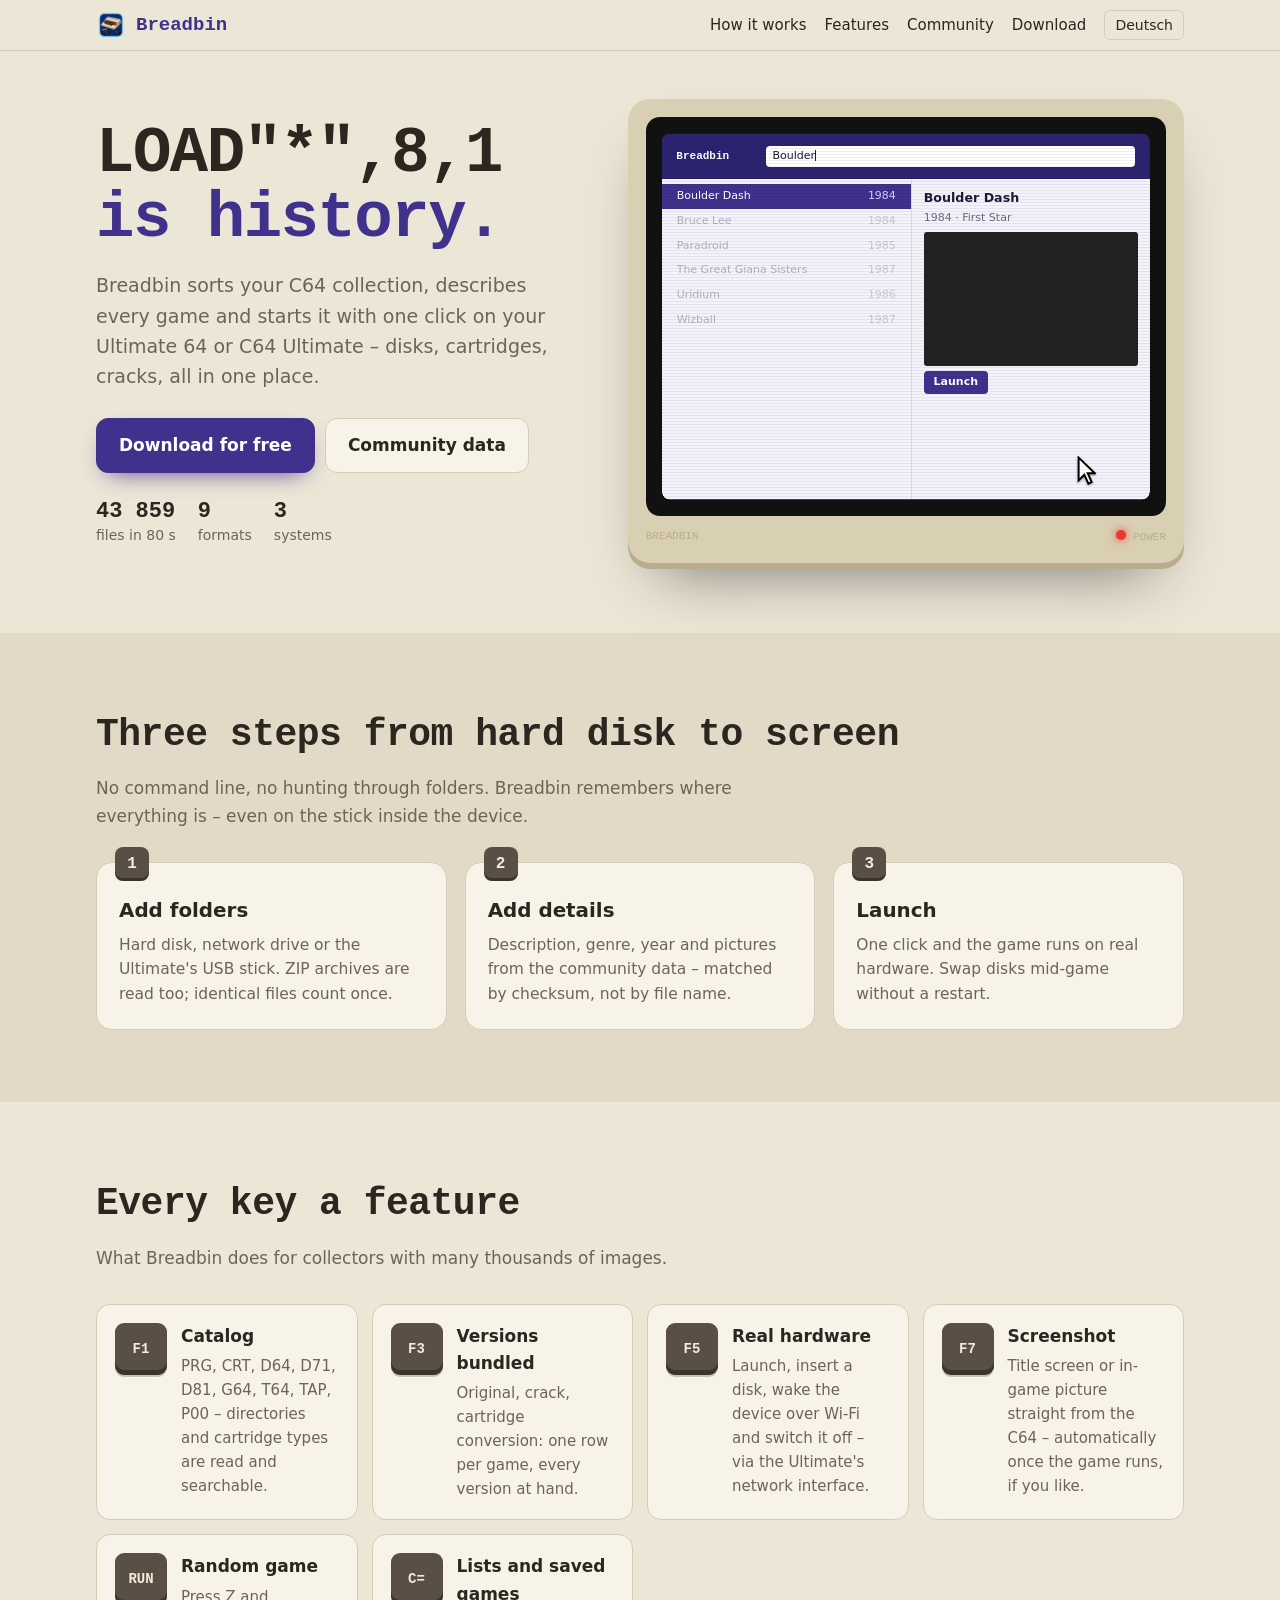
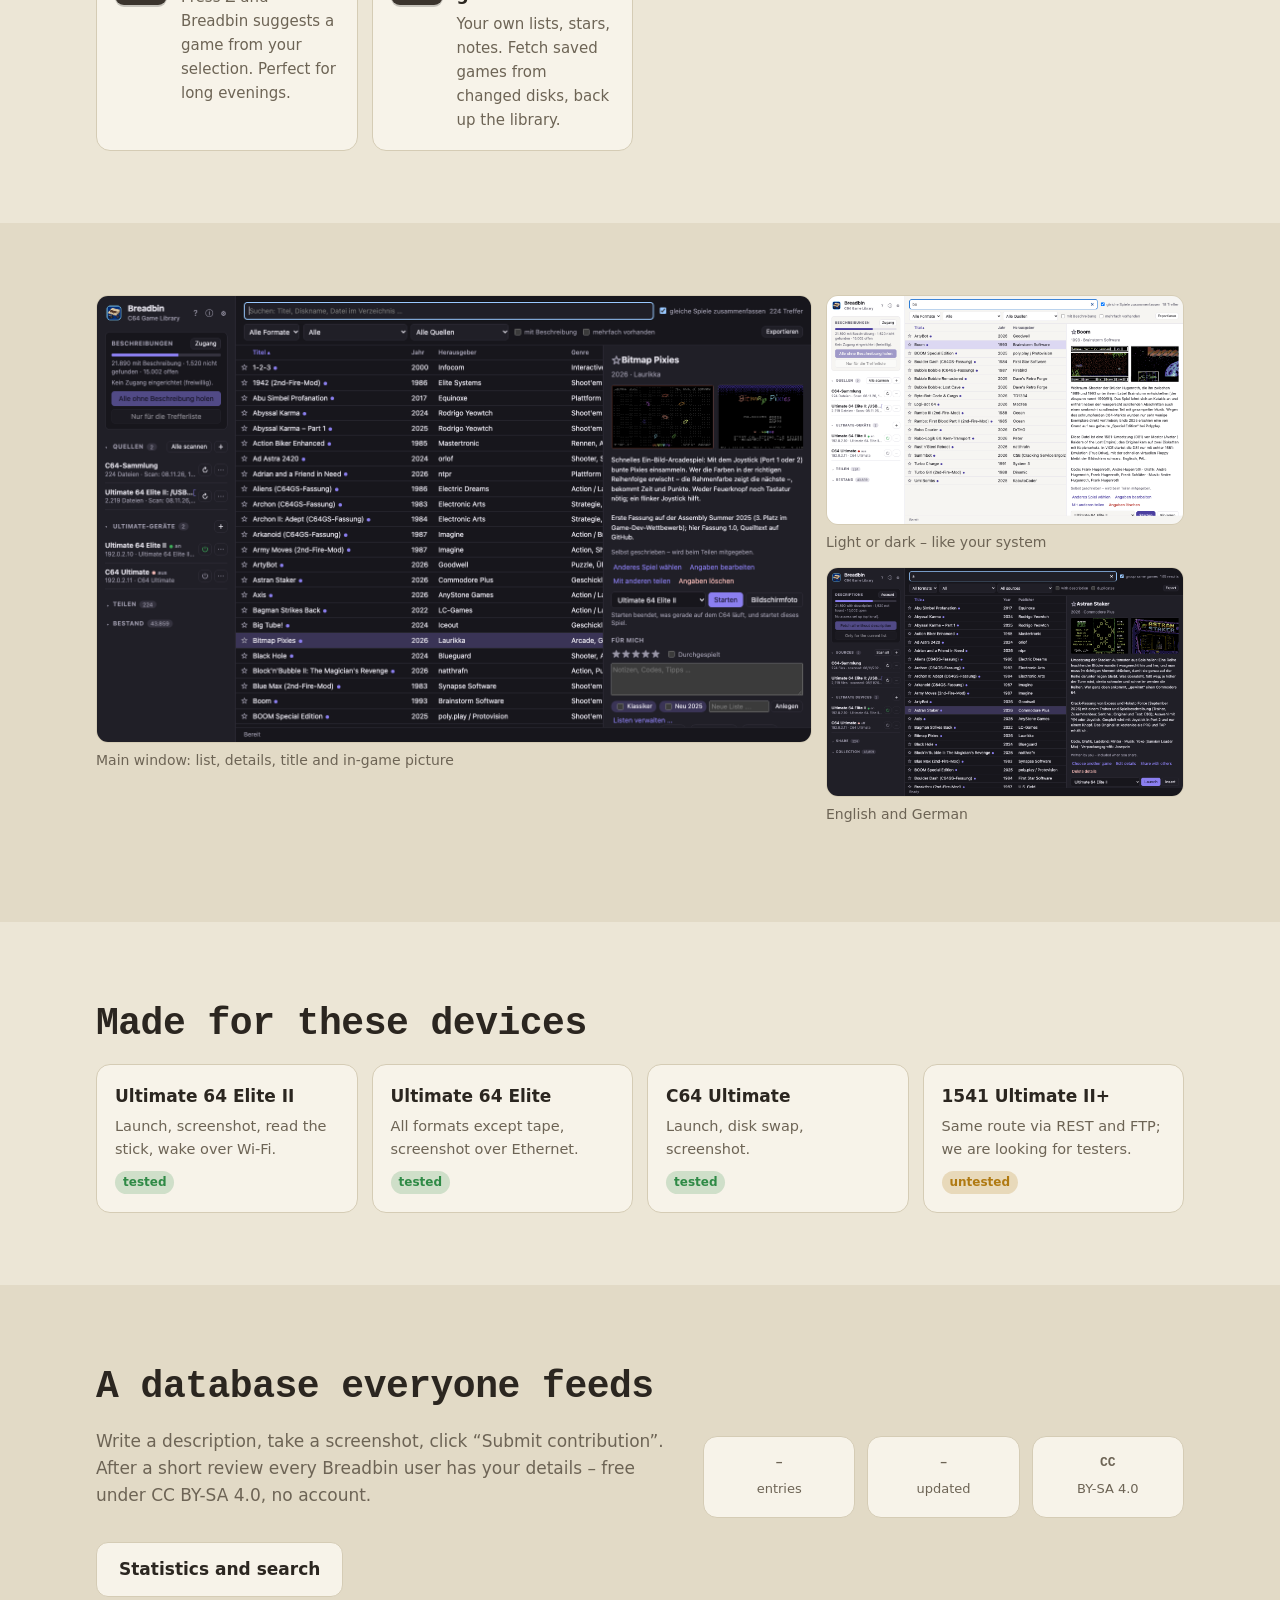
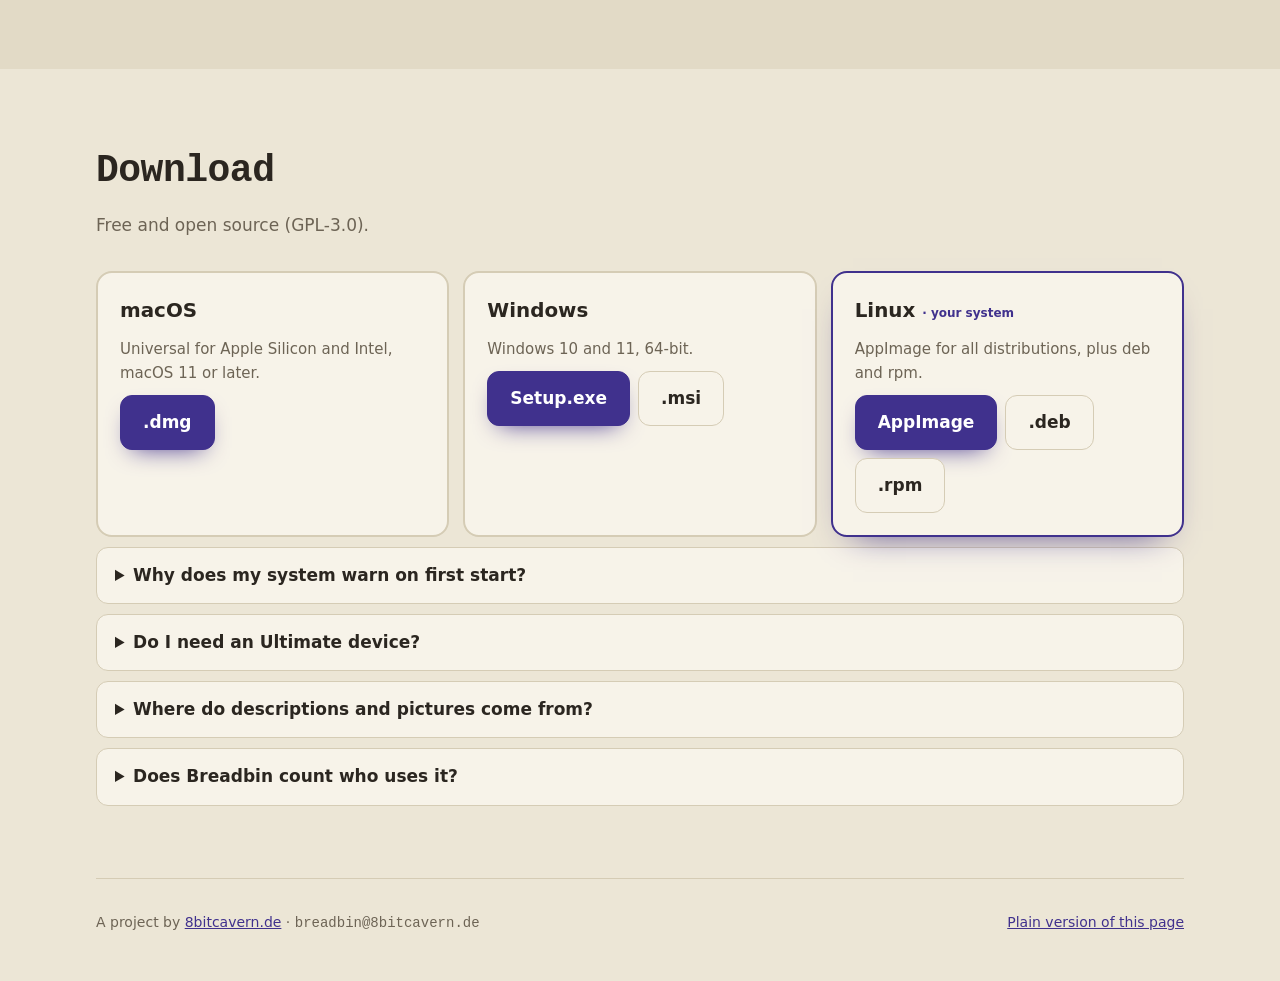
==== website/index.html @ 130e481f "Breadbin 0.9.0 – erste öffentliche Fassung / first public release" ====
<!doctype html>
<html lang="de">
<head>
<meta charset="utf-8">
<meta name="viewport" content="width=device-width,initial-scale=1">
<title>Breadbin – C64-Spielesammlung</title>
<meta name="description" content="Breadbin katalogisiert C64-Spiele von Festplatte, Netzlaufwerk und Ultimate-Stick, ergänzt Beschreibungen und Bilder und startet sie auf echter Hardware. Frei für Windows, macOS und Linux.">
<link rel="icon" href="bilder/icon.png">
<style>
  /* Alternative mit mehr Inszenierung: Startbildschirm im Monitor, Fortschritt beim Scrollen, Bildwechsel.
     Gleiche Farbwelt wie die erste Fassung (Brotkasten-Beige / C64-Blau), keine fremden Dienste. */
  :root {
    --bg: #ece6d6; --bg2: #e2dac6; --panel: #f7f3e9; --line: #d5ccb5; --fg: #2b2620; --muted: #6d6455;
    --accent: #40318d; --accent-fg: #fff; --screen: #40318d; --screen-fg: #a59ee6; --border: #7b71d8;
    --case: #d9cfb3; --case-dark: #b9ad8d; --key: #5a4f45; --key-fg: #f2ecdc; color-scheme: light;
  }
  @media (prefers-color-scheme: dark) {
    :root { --bg: #1f1a4e; --bg2: #262060; --panel: #2c2575; --line: #3e3596; --fg: #d4ceff; --muted: #a59ee6;
      --accent: #a99fff; --accent-fg: #1f1a4e; --case: #3a3380; --case-dark: #2c2575; --key: #15113d; --key-fg: #d4ceff; color-scheme: dark; }
  }
  * { box-sizing: border-box; }
  html { scroll-behavior: smooth; }
  @media (prefers-reduced-motion: reduce) { html { scroll-behavior: auto; } *, *::before, *::after { animation: none !important; transition: none !important; } }
  body { margin: 0; background: var(--bg); color: var(--fg); font: 17px/1.6 system-ui, -apple-system, "Segoe UI", Roboto, sans-serif; overflow-x: hidden; }
  .mono, h1, h2, .num { font-family: ui-monospace, "SF Mono", Menlo, Consolas, monospace; }
  .wrap { max-width: 1120px; margin: 0 auto; padding-left: max(16px, env(safe-area-inset-left)); padding-right: max(16px, env(safe-area-inset-right)); }
  .progress { position: fixed; inset: 0 0 auto; height: 4px; z-index: 20; background: linear-gradient(90deg, #c0392b, #e67e22, #f1c40f, #27ae60, #2c6fbb); transform-origin: 0 50%; transform: scaleX(0); }
  header.top { position: sticky; top: 0; z-index: 10; backdrop-filter: blur(8px); background: color-mix(in srgb, var(--bg) 82%, transparent); border-bottom: 1px solid var(--line); }
  header.top .wrap { display: flex; align-items: center; justify-content: space-between; gap: 12px; padding-block: 10px; flex-wrap: wrap; }
  .brand { display: flex; gap: 10px; align-items: center; font: 700 19px ui-monospace, Menlo, monospace; color: var(--accent); text-decoration: none; }
  .brand img { width: 30px; height: 30px; }
  nav { display: flex; gap: 18px; align-items: center; flex-wrap: wrap; font-size: 15px; }
  nav a { color: var(--fg); text-decoration: none; } nav a:hover { color: var(--accent); }
  .lang { background: none; border: 1px solid var(--line); color: var(--fg); border-radius: 6px; padding: 3px 10px; font: inherit; font-size: 14px; cursor: pointer; }

  /* Bühne: Brotkasten mit Monitor */
  .stage { padding-block: 48px 64px; display: grid; grid-template-columns: 1fr 1.15fr; gap: 48px; align-items: center; }
  .stage > * { min-width: 0; }
  h1 { font-size: clamp(36px, 6vw, 64px); line-height: 1.02; margin: 0 0 18px; letter-spacing: -1.5px; text-wrap: balance; }
  h1 em { font-style: normal; color: var(--accent); }
  .lede { font-size: 19px; color: var(--muted); max-width: 44ch; margin: 0 0 26px; }
  .cta { display: flex; gap: 10px; flex-wrap: wrap; }
  .btn { display: inline-flex; align-items: center; gap: 8px; padding: 13px 22px; border-radius: 12px; font-weight: 650; text-decoration: none; border: 1px solid var(--line); color: var(--fg); background: var(--panel); transition: transform .15s; }
  .btn:hover { transform: translateY(-2px); }
  .btn.primary { background: var(--accent); color: var(--accent-fg); border-color: var(--accent); box-shadow: 0 10px 24px -12px var(--accent); }
  .facts { display: flex; gap: 22px; margin-top: 26px; flex-wrap: wrap; color: var(--muted); font-size: 14px; }
  .facts b { display: block; color: var(--fg); font: 700 22px ui-monospace, Menlo, monospace; }
  .monitor { background: var(--case); border-radius: 22px; padding: 18px 18px 26px; box-shadow: inset 0 -6px 0 var(--case-dark), 0 30px 60px -30px rgba(0,0,0,.5); max-width: 100%; }
  .bezel { background: #111; border-radius: 14px; padding: 16px; }
  .screen { position: relative; aspect-ratio: 4 / 3; width: 100%; max-width: 100%; background: var(--border); border-radius: 8px; padding: 6%; overflow: hidden;
    isolation: isolate; clip-path: inset(0 round 8px); }
  .inner { position: absolute; inset: 7% 8%; background: var(--screen); color: var(--screen-fg); font: clamp(9px, 1.5vw, 15px)/1.35 ui-monospace, Menlo, monospace; padding: 2%; text-transform: uppercase; overflow: hidden; }
  .inner pre { margin: 0; white-space: pre-wrap; font: inherit; }
  .cursor { display: inline-block; width: .7em; height: 1em; background: var(--screen-fg); vertical-align: -2px; animation: blink 1s steps(1) infinite; }
  @keyframes blink { 50% { opacity: 0; } }
  /* Spielbild im Bildbereich des C64 (wie .inner), der Rahmen bleibt sichtbar; 320 × 200 füllt ihn wie am Fernseher. */
  .shotlayer { position: absolute; inset: 7% 8%; opacity: 0; transition: opacity .8s; background: #000; overflow: hidden; }
  .shotlayer img { width: 100%; height: 100%; max-width: 100%; object-fit: fill; display: block; image-rendering: pixelated; }
  .shotlayer.on { opacity: 1; }
  .app { position: absolute; inset: 0; display: none; grid-template-rows: auto 1fr; background: #f4f2fa; color: #1d1a33;
    font: clamp(7px, 1.05vw, 11px)/1.35 system-ui, -apple-system, "Segoe UI", sans-serif; overflow: hidden; }
  .app.on { display: grid; }
  .app-top { display: flex; align-items: center; gap: 8%; padding: 2.5% 3%; background: #2c2370; color: #fff; }
  .app-top b { font-family: ui-monospace, Menlo, monospace; }
  .app-search { flex: 1; background: #fff; color: #1d1a33; border-radius: 4px; padding: .3em .6em; min-height: 1.6em; }
  .app-search::after { content: ""; display: inline-block; width: 1px; height: 1em; background: #1d1a33; vertical-align: -2px; animation: blink 1s steps(1) infinite; }
  .app-body { display: grid; grid-template-columns: 1.05fr 1fr; min-height: 0; }
  .app-list { padding: 2% 0; border-right: 1px solid #dcd9ea; overflow: hidden; }
  .app-row { display: flex; justify-content: space-between; gap: 6px; padding: .45em 6%; white-space: nowrap; }
  .app-row span:first-child { overflow: hidden; text-overflow: ellipsis; }
  .app-row span:last-child { color: #6d6a86; }
  .app-row { transition: opacity .2s; } .app-row.dim { opacity: .3; }
  .app-row.sel { background: #40318d; color: #fff; } .app-row.sel span:last-child { color: #d4ceff; }
  .app-det { padding: 4% 5%; display: grid; gap: .5em; align-content: start; opacity: 0; transition: opacity .3s; }
  .app-det.on { opacity: 1; }
  .app-det h4 { margin: 0; font-size: 1.15em; }
  .app-det .meta { color: #6d6a86; }
  .app-det .pic { width: 100%; aspect-ratio: 8 / 5; background: #222 center / cover no-repeat; border-radius: 3px; image-rendering: pixelated; }
  .app-btn { justify-self: start; background: #40318d; color: #fff; border-radius: 4px; padding: .35em .9em; font-weight: 600; transition: transform .1s, background .1s; }
  .app-btn.down { transform: scale(.94); background: #7869c4; }
  .app-cursor { position: absolute; width: 4%; left: 85%; top: 85%; transition: left .9s ease-in-out, top .9s ease-in-out; filter: drop-shadow(0 1px 1px rgba(0,0,0,.4)); }
  .screen.pc { background: #1b1b1b; }
  .screen.pc .scan { opacity: .35; }
  .screen.pc .inner { visibility: hidden; }
  .screen.loading { animation: stripes .12s steps(2) infinite; }
  @keyframes stripes { 0% { background: repeating-linear-gradient(0deg, #6c5eb5 0 7px, #c9d487 7px 13px, #352879 13px 19px, #9a6759 19px 26px); }
    100% { background: repeating-linear-gradient(0deg, #352879 0 5px, #6c5eb5 5px 12px, #9a6759 12px 17px, #c9d487 17px 25px); } }
  .inner .sel { background: var(--screen-fg); color: var(--screen); }
  .inner .hd { color: #fff; }
  .scan { position: absolute; inset: 0; pointer-events: none; background: repeating-linear-gradient(0deg, rgba(0,0,0,.18) 0 1px, transparent 1px 3px); mix-blend-mode: multiply; }
  .led { display: flex; justify-content: space-between; align-items: center; margin-top: 14px; font: 11px ui-monospace, Menlo, monospace; color: var(--case-dark); }
  .led i { width: 10px; height: 10px; border-radius: 50%; background: #e33; box-shadow: 0 0 8px #e33; display: inline-block; }

  section { padding-block: 72px; }
  section.alt { background: var(--bg2); }
  h2 { font-size: clamp(26px, 4vw, 38px); margin: 0 0 10px; letter-spacing: -.5px; text-wrap: balance; }
  .sub { color: var(--muted); max-width: 62ch; margin: 0 0 32px; }
  .reveal { opacity: 0; transform: translateY(24px); transition: opacity .7s, transform .7s; }
  .reveal.in { opacity: 1; transform: none; }

  /* Ablauf in drei Schritten */
  .steps { display: grid; grid-template-columns: repeat(3, 1fr); gap: 18px; counter-reset: s; }
  .step { background: var(--panel); border: 1px solid var(--line); border-radius: 16px; padding: 22px; position: relative; min-width: 0; }
  .step::before { counter-increment: s; content: counter(s); position: absolute; top: -16px; left: 18px; width: 34px; height: 34px; border-radius: 8px; background: var(--key); color: var(--key-fg); font: 700 16px ui-monospace, Menlo, monospace; display: grid; place-items: center; box-shadow: inset 0 -3px 0 rgba(0,0,0,.35); }
  .step h3 { margin: 10px 0 6px; } .step p { margin: 0; color: var(--muted); font-size: 15.5px; }
  .step code { background: var(--bg2); padding: 1px 6px; border-radius: 4px; font-size: 13px; }

  /* Funktionen als Tastatur */
  .keys { display: grid; grid-template-columns: repeat(auto-fit, minmax(250px, 1fr)); gap: 14px; }
  .k { background: var(--panel); border: 1px solid var(--line); border-radius: 14px; padding: 18px; display: grid; grid-template-columns: auto 1fr; gap: 14px; align-items: start; min-width: 0; }
  .cap { width: 52px; height: 52px; border-radius: 9px; background: var(--key); color: var(--key-fg); display: grid; place-items: center; font: 700 14px ui-monospace, Menlo, monospace; box-shadow: inset 0 -5px 0 rgba(0,0,0,.35), 0 2px 0 rgba(0,0,0,.2); }
  .k h3 { margin: 0 0 4px; font-size: 17px; } .k p { margin: 0; color: var(--muted); font-size: 15px; }

  /* Galerie */
  .gallery { display: grid; grid-template-columns: 2fr 1fr; gap: 14px; }
  .gallery figure { margin: 0; } .gallery img { width: 100%; max-width: 100%; border-radius: 12px; border: 1px solid var(--line); display: block; }
  .gallery .side { display: grid; gap: 14px; }
  figcaption { font-size: 14px; color: var(--muted); margin-top: 6px; }
  .strip { display: flex; gap: 10px; overflow-x: auto; padding-bottom: 6px; margin-top: 18px; scroll-snap-type: x mandatory; }
  .strip img { height: 120px; aspect-ratio: 8 / 5; object-fit: cover; image-rendering: pixelated; border-radius: 6px; scroll-snap-align: start; border: 1px solid var(--line); }

  /* Geräte */
  .dev { display: grid; grid-template-columns: repeat(auto-fit, minmax(230px, 1fr)); gap: 14px; }
  .d { background: var(--panel); border: 1px solid var(--line); border-radius: 14px; padding: 18px; min-width: 0; }
  .d h3 { margin: 0 0 4px; font-size: 17px; } .d p { margin: 0; font-size: 14.5px; color: var(--muted); }
  .badge { display: inline-block; margin-top: 10px; font-size: 12px; padding: 2px 8px; border-radius: 999px; background: color-mix(in srgb, #2f8a46 20%, transparent); color: #2f8a46; font-weight: 600; }
  .badge.open { background: color-mix(in srgb, #b07a12 22%, transparent); color: #b07a12; }
  @media (prefers-color-scheme: dark) { .badge { color: #7be08f; } .badge.open { color: #f0c46a; } }

  /* Gemeinschaft mit Live-Zahlen */
  .community { display: grid; grid-template-columns: 1.2fr 1fr; gap: 30px; align-items: center; }
  .community > * { min-width: 0; }
  .counters { display: grid; grid-template-columns: repeat(3, 1fr); gap: 12px; }
  .cnt { background: var(--panel); border: 1px solid var(--line); border-radius: 14px; padding: 16px; text-align: center; }
  .num { font-size: 34px; font-weight: 700; color: var(--accent); display: block; }
  .cnt span { font-size: 13px; color: var(--muted); }

  /* Download */
  .os { display: grid; grid-template-columns: repeat(3, 1fr); gap: 14px; }
  .o { background: var(--panel); border: 2px solid var(--line); border-radius: 16px; padding: 22px; display: grid; gap: 10px; align-content: start; min-width: 0; }
  .o.mine { border-color: var(--accent); box-shadow: 0 16px 34px -22px var(--accent); }
  .o h3 { margin: 0; } .o p { margin: 0; color: var(--muted); font-size: 15px; }
  .o .row { display: flex; gap: 8px; flex-wrap: wrap; }
  .mine-tag { font-size: 12px; color: var(--accent); font-weight: 700; display: none; } .o.mine .mine-tag { display: inline; }
  details { background: var(--panel); border: 1px solid var(--line); border-radius: 12px; padding: 14px 18px; margin-top: 10px; }
  summary { cursor: pointer; font-weight: 650; } details p { color: var(--muted); margin: 10px 0 0; max-width: 75ch; }
  footer { padding-block: 32px 48px; border-top: 1px solid var(--line); color: var(--muted); font-size: 14px; display: flex; justify-content: space-between; flex-wrap: wrap; gap: 8px 24px; }
  a { color: var(--accent); }
  @media (max-width: 860px) {
    .stage, .community, .gallery { grid-template-columns: 1fr; }
    .steps, .os { grid-template-columns: 1fr; gap: 28px; }
    nav a.hide-s { display: none; }
  }
  @media (max-width: 480px) { .counters { grid-template-columns: 1fr 1fr 1fr; } .num { font-size: 24px; } }
</style>
</head>
<body>
<div class="progress" id="progress"></div>
<header class="top"><div class="wrap">
  <a class="brand" href="#"><img src="bilder/icon.png" alt="">Breadbin</a>
  <nav>
    <a class="hide-s" href="#ablauf" data-t="n1">So geht's</a>
    <a class="hide-s" href="#funktionen" data-t="n2">Funktionen</a>
    <a class="hide-s" href="#gemeinschaft" data-t="n3">Gemeinschaft</a>
    <a href="#download" data-t="n4">Download</a>
    <button class="lang" id="lang" type="button">English</button>
  </nav>
</div></header>

<div class="wrap stage">
  <div>
    <h1 data-t="h1">LOAD"*",8,1 <em>war gestern.</em></h1>
    <p class="lede" data-t="lede">Breadbin sortiert deine C64-Sammlung, beschreibt jedes Spiel und startet es mit einem Klick auf deinem Ultimate 64 oder C64 Ultimate – Disketten, Module, Cracks, alles an einem Ort.</p>
    <div class="cta">
      <a class="btn primary" href="#download" data-t="cta1">Kostenlos laden</a>
      <a class="btn" href="https://breadbindb.8bitcavern.de/" data-t="cta2">Gemeinschaftsdaten</a>
    </div>
    <div class="facts">
      <div><b>43 859</b><span data-t="f1">Dateien in 80 s</span></div>
      <div><b>9</b><span data-t="f2">Formate</span></div>
      <div><b>3</b><span data-t="f3">Systeme</span></div>
    </div>
  </div>
  <div class="monitor" aria-hidden="true">
    <div class="bezel"><div class="screen">
      <div class="inner"><pre id="typer"></pre></div>
      <div class="app" id="app">
        <div class="app-top"><b>Breadbin</b><span class="app-search" id="app-q"></span></div>
        <div class="app-body">
          <div class="app-list" id="app-list"></div>
          <div class="app-det" id="app-det"></div>
        </div>
        <svg class="app-cursor" id="app-cursor" viewBox="0 0 12 18" aria-hidden="true"><path d="M1 1 L1 15 L4.5 11.5 L7 17 L9 16 L6.6 10.6 L11 10.6 Z" fill="#fff" stroke="#000" stroke-width="1.2"/></svg>
      </div>
      <div class="shotlayer" id="shot"><img id="shotimg" alt=""></div>
      <div class="scan"></div>
    </div></div>
    <div class="led"><span id="ledlabel">BREADBIN 64</span><span><i></i> POWER</span></div>
  </div>
</div>

<section class="alt" id="ablauf"><div class="wrap">
  <h2 class="reveal" data-t="a-h">In drei Schritten von der Festplatte auf den Bildschirm</h2>
  <p class="sub reveal" data-t="a-sub">Keine Kommandozeile, keine Ordner abklappern. Breadbin merkt sich, wo was liegt – auch auf dem Stick im Gerät.</p>
  <div class="steps">
    <div class="step reveal"><h3 data-t="s1h">Ordner hinzufügen</h3><p data-t="s1p">Festplatte, Netzlaufwerk oder den USB-Stick der Ultimate. Auch ZIP-Archive werden gelesen; gleiche Dateien zählen nur einmal.</p></div>
    <div class="step reveal"><h3 data-t="s2h">Angaben ergänzen</h3><p data-t="s2p">Beschreibung, Genre, Jahr und Bilder aus den Gemeinschaftsdaten – zugeordnet über die Prüfsumme, nicht über den Dateinamen.</p></div>
    <div class="step reveal"><h3 data-t="s3h">Starten</h3><p data-t="s3p">Ein Klick, und das Spiel läuft auf echter Hardware. Disketten wechselst du mitten im Spiel, ohne Neustart.</p></div>
  </div>
</div></section>

<section id="funktionen"><div class="wrap">
  <h2 class="reveal" data-t="k-h">Jede Taste eine Funktion</h2>
  <p class="sub reveal" data-t="k-sub">Was Breadbin für Sammlerinnen und Sammler mit vielen Tausend Abbildern tut.</p>
  <div class="keys">
    <div class="k reveal"><div class="cap">F1</div><div><h3 data-t="k1h">Katalog</h3><p data-t="k1p">PRG, CRT, D64, D71, D81, G64, T64, TAP, P00 – Verzeichnisse und Modultypen werden gelesen und sind durchsuchbar.</p></div></div>
    <div class="k reveal"><div class="cap">F3</div><div><h3 data-t="k2h">Fassungen bündeln</h3><p data-t="k2p">Original, Crack, Moduleumsetzung: eine Zeile pro Spiel, alle Fassungen griffbereit.</p></div></div>
    <div class="k reveal"><div class="cap">F5</div><div><h3 data-t="k3h">Echte Hardware</h3><p data-t="k3p">Starten, Diskette einlegen, Gerät per WLAN wecken und ausschalten – über die Netzwerkschnittstelle der Ultimate.</p></div></div>
    <div class="k reveal"><div class="cap">F7</div><div><h3 data-t="k4h">Bildschirmfoto</h3><p data-t="k4p">Titelbild oder Spielszene direkt vom C64 – auf Wunsch automatisch, sobald das Spiel läuft.</p></div></div>
    <div class="k reveal"><div class="cap">RUN</div><div><h3 data-t="k5h">Zufallsspiel</h3><p data-t="k5p">Taste Z, und Breadbin schlägt dir ein Spiel aus deiner Auswahl vor. Perfekt für lange Abende.</p></div></div>
    <div class="k reveal"><div class="cap">C=</div><div><h3 data-t="k6h">Listen und Spielstände</h3><p data-t="k6p">Eigene Listen, Sterne, Notizen. Spielstände von geänderten Disketten zurückholen, Bibliothek sichern.</p></div></div>
  </div>
</div></section>

<section class="alt"><div class="wrap">
  <div class="gallery">
    <figure class="reveal"><img src="bilder/breadbin-hauptfenster.png" alt="Breadbin-Hauptfenster" loading="lazy"><figcaption data-t="g1">Hauptfenster: Liste, Details, Titelbild und Spielszene</figcaption></figure>
    <div class="side">
      <figure class="reveal"><img src="bilder/breadbin-details.png" alt="" loading="lazy"><figcaption data-t="g2">Hell oder dunkel – wie dein System</figcaption></figure>
      <figure class="reveal"><img src="bilder/breadbin-dunkel.png" alt="" loading="lazy"><figcaption data-t="g3">Deutsch und Englisch</figcaption></figure>
    </div>
  </div>
  <div class="strip" id="strip" aria-label="Bildschirmfotos aus den Gemeinschaftsdaten"></div>
</div></section>

<section id="geraete"><div class="wrap">
  <h2 class="reveal" data-t="d-h">Für diese Geräte gemacht</h2>
  <div class="dev">
    <div class="d reveal"><h3>Ultimate 64 Elite II</h3><p data-t="d1">Starten, Bildschirmfoto, Stick lesen, Wecken per WLAN.</p><span class="badge" data-t="ok">geprüft</span></div>
    <div class="d reveal"><h3>Ultimate 64 Elite</h3><p data-t="d2">Alle Formate außer Band, Bildschirmfoto über Ethernet.</p><span class="badge" data-t="ok">geprüft</span></div>
    <div class="d reveal"><h3>C64 Ultimate</h3><p data-t="d3">Starten, Diskwechsel, Bildschirmfoto.</p><span class="badge" data-t="ok">geprüft</span></div>
    <div class="d reveal"><h3>1541 Ultimate II+</h3><p data-t="d4">Gleicher Weg über REST und FTP; wir suchen Testerinnen und Tester.</p><span class="badge open" data-t="open">ungetestet</span></div>
  </div>
</div></section>

<section class="alt" id="gemeinschaft"><div class="wrap community">
  <div class="reveal">
    <h2 data-t="c-h">Eine Datenbank, die alle füttern</h2>
    <p class="sub" data-t="c-sub">Schreib eine Beschreibung, mach ein Bildschirmfoto, klick auf „Beitrag einsenden“. Nach einer kurzen Prüfung haben alle Breadbin-Nutzer deine Angaben – frei unter CC BY-SA 4.0, ohne Konto.</p>
    <a class="btn" href="https://breadbindb.8bitcavern.de/" data-t="c-btn">Statistik und Suche</a>
  </div>
  <div class="counters reveal">
    <div class="cnt"><span class="num" id="c-games">–</span><span data-t="c1">Einträge</span></div>
    <div class="cnt"><span class="num" id="c-date">–</span><span data-t="c2">Stand</span></div>
    <div class="cnt"><span class="num">CC</span><span>BY-SA 4.0</span></div>
  </div>
</div></section>

<section id="download"><div class="wrap">
  <h2 class="reveal" data-t="dl-h">Download</h2>
  <p class="sub reveal"><span data-t="dl-sub">Kostenlos und quelloffen (GPL-3.0).</span> <span id="ver"></span></p>
  <div class="os">
    <div class="o reveal" data-os="mac"><h3>macOS <span class="mine-tag" data-t="mine">· dein System</span></h3><p data-t="o1">Universal für Apple Silicon und Intel, ab macOS 11.</p><div class="row"><a class="btn primary" href="https://breadbindb.8bitcavern.de/dl.php?f=Breadbin_universal.dmg">.dmg</a></div></div>
    <div class="o reveal" data-os="win"><h3>Windows <span class="mine-tag" data-t="mine">· dein System</span></h3><p data-t="o2">Windows 10 und 11, 64 Bit.</p><div class="row"><a class="btn primary" href="https://breadbindb.8bitcavern.de/dl.php?f=Breadbin_x64-setup.exe">Setup.exe</a><a class="btn" href="https://breadbindb.8bitcavern.de/dl.php?f=Breadbin_x64_en-US.msi">.msi</a></div></div>
    <div class="o reveal" data-os="lin"><h3>Linux <span class="mine-tag" data-t="mine">· dein System</span></h3><p data-t="o3">AppImage für alle Distributionen, dazu deb und rpm.</p><div class="row"><a class="btn primary" href="https://breadbindb.8bitcavern.de/dl.php?f=Breadbin_amd64.AppImage">AppImage</a><a class="btn" href="https://breadbindb.8bitcavern.de/dl.php?f=Breadbin_amd64.deb">.deb</a><a class="btn" href="https://breadbindb.8bitcavern.de/dl.php?f=Breadbin.x86_64.rpm">.rpm</a></div></div>
  </div>
  <details class="reveal"><summary data-t="q1">Warum warnt mein System beim ersten Start?</summary><p data-t="a1">Die Pakete sind nicht mit einem bezahlten Zertifikat signiert. macOS: Meldung mit „Fertig“ schließen, dann Systemeinstellungen → Datenschutz &amp; Sicherheit → „Dennoch öffnen“ und den Zugriff aufs lokale Netzwerk erlauben. Windows: „Weitere Informationen“ → „Trotzdem ausführen“.</p></details>
  <details class="reveal"><summary data-t="q2">Brauche ich ein Ultimate-Gerät?</summary><p data-t="a2">Nein. Katalog, Beschreibungen, Listen und Gemeinschaftsdaten funktionieren ohne Gerät. Nur Starten und Bildschirmfotos brauchen eine Ultimate im Netz.</p></details>
  <details class="reveal"><summary data-t="q3">Woher kommen Beschreibungen und Bilder?</summary><p data-t="a3">Aus deinen eigenen Angaben, den Gemeinschaftsdaten und – wenn du willst – von ScreenScraper.fr mit eigenem Konto. ScreenScraper-Inhalte bleiben bei dir und werden nie weitergegeben.</p></details>
  <details class="reveal"><summary data-t="q4">Zählt Breadbin, wer es nutzt?</summary><p data-t="a4">Nur anonym: Die App prüft höchstens einmal am Tag, ob es eine neue Fassung gibt. Der Server zählt diese Abrufe je Tag und Version, dazu die Downloads der Pakete. IP-Adressen werden nicht gespeichert, nur Tageszahlen; es gibt keine Kennung je Installation und keine Cookies.</p></details>
</div></section>

<div class="wrap"><footer>
  <div><span data-t="ft1">Ein Projekt von</span> <a href="https://8bitcavern.de">8bitcavern.de</a> · <span class="mono">breadbin@8bitcavern.de</span></div>
  <div><a href="schlicht/" data-t="ft2">Schlichte Fassung dieser Seite</a></div>
</footer></div>

<script>
"use strict";
const EN = {
  n1: "How it works", n2: "Features", n3: "Community", n4: "Download",
  h1: 'LOAD"*",8,1 <em>is history.</em>',
  lede: "Breadbin sorts your C64 collection, describes every game and starts it with one click on your Ultimate 64 or C64 Ultimate – disks, cartridges, cracks, all in one place.",
  cta1: "Download for free", cta2: "Community data", f1: "files in 80 s", f2: "formats", f3: "systems",
  "a-h": "Three steps from hard disk to screen", "a-sub": "No command line, no hunting through folders. Breadbin remembers where everything is – even on the stick inside the device.",
  s1h: "Add folders", s1p: "Hard disk, network drive or the Ultimate's USB stick. ZIP archives are read too; identical files count once.",
  s2h: "Add details", s2p: "Description, genre, year and pictures from the community data – matched by checksum, not by file name.",
  s3h: "Launch", s3p: "One click and the game runs on real hardware. Swap disks mid-game without a restart.",
  "k-h": "Every key a feature", "k-sub": "What Breadbin does for collectors with many thousands of images.",
  k1h: "Catalog", k1p: "PRG, CRT, D64, D71, D81, G64, T64, TAP, P00 – directories and cartridge types are read and searchable.",
  k2h: "Versions bundled", k2p: "Original, crack, cartridge conversion: one row per game, every version at hand.",
  k3h: "Real hardware", k3p: "Launch, insert a disk, wake the device over Wi-Fi and switch it off – via the Ultimate's network interface.",
  k4h: "Screenshot", k4p: "Title screen or in-game picture straight from the C64 – automatically once the game runs, if you like.",
  k5h: "Random game", k5p: "Press Z and Breadbin suggests a game from your selection. Perfect for long evenings.",
  k6h: "Lists and saved games", k6p: "Your own lists, stars, notes. Fetch saved games from changed disks, back up the library.",
  g1: "Main window: list, details, title and in-game picture", g2: "Light or dark – like your system", g3: "English and German",
  "d-h": "Made for these devices", d1: "Launch, screenshot, read the stick, wake over Wi-Fi.", d2: "All formats except tape, screenshot over Ethernet.",
  d3: "Launch, disk swap, screenshot.", d4: "Same route via REST and FTP; we are looking for testers.", ok: "tested", open: "untested",
  "c-h": "A database everyone feeds", "c-sub": "Write a description, take a screenshot, click “Submit contribution”. After a short review every Breadbin user has your details – free under CC BY-SA 4.0, no account.",
  "c-btn": "Statistics and search", c1: "entries", c2: "updated",
  "dl-h": "Download", "dl-sub": "Free and open source (GPL-3.0).", mine: "· your system",
  o1: "Universal for Apple Silicon and Intel, macOS 11 or later.", o2: "Windows 10 and 11, 64-bit.", o3: "AppImage for all distributions, plus deb and rpm.",
  q1: "Why does my system warn on first start?", a1: "The packages are not signed with a paid certificate. macOS: close the message with “Done”, then System Settings → Privacy & Security → “Open Anyway”, and allow local network access. Windows: “More info” → “Run anyway”.",
  q2: "Do I need an Ultimate device?", a2: "No. Catalog, descriptions, lists and community data work without a device. Only launching and screenshots need an Ultimate on the network.",
  q3: "Where do descriptions and pictures come from?", a3: "From your own details, the community data and – if you want – ScreenScraper.fr with your own account. ScreenScraper content stays with you and is never passed on.",
  q4: "Does Breadbin count who uses it?", a4: "Only anonymously: the app checks at most once a day whether there is a new version. The server counts these requests per day and version, plus package downloads. IP addresses are not stored, only daily totals; there is no per-installation ID and no cookies.",
  ft1: "A project by", ft2: "Plain version of this page",
};
let lang = (navigator.language || "de").slice(0, 2) === "de" ? "de" : "en";
try { lang = localStorage.getItem("lang") || lang; } catch { /* egal */ }
const orig = new Map();
function apply() {
  document.documentElement.lang = lang;
  document.querySelectorAll("[data-t]").forEach((el) => {
    if (!orig.has(el)) orig.set(el, el.innerHTML);
    el.innerHTML = lang === "en" && EN[el.dataset.t] ? EN[el.dataset.t] : orig.get(el);
  });
  document.getElementById("lang").textContent = lang === "en" ? "Deutsch" : "English";
}
document.getElementById("lang").addEventListener("click", () => {
  lang = lang === "en" ? "de" : "en";
  try { localStorage.setItem("lang", lang); } catch { /* egal */ }
  apply(); startTyper();
});
apply();

// Eigenes System hervorheben
const ua = navigator.userAgent;
const os = /Mac/i.test(ua) ? "mac" : /Win/i.test(ua) ? "win" : /Linux|X11/i.test(ua) ? "lin" : "";
document.querySelector(`.o[data-os="${os}"]`)?.classList.add("mine");

// Fortschritt beim Scrollen, Einblenden der Abschnitte
const bar = document.getElementById("progress");
addEventListener("scroll", () => {
  const h = document.documentElement;
  bar.style.transform = `scaleX(${h.scrollTop / Math.max(1, h.scrollHeight - h.clientHeight)})`;
}, { passive: true });
const io = new IntersectionObserver((es) => es.forEach((e) => { if (e.isIntersecting) { e.target.classList.add("in"); io.unobserve(e.target); } }), { threshold: .15 });
document.querySelectorAll(".reveal").forEach((el) => io.observe(el));

// Monitor: erst die Breadbin-Oberfläche (Suchen, Auswählen, „Starten“ klicken), dann das Bild des C64 (Laden mit
// Rahmenstreifen, danach die Spielszene). Spiele und Bilder kommen aus den Gemeinschaftsdaten.
const typer = document.getElementById("typer"), shot = document.getElementById("shot"), shotimg = document.getElementById("shotimg");
const screenEl = document.querySelector(".screen"), appEl = document.getElementById("app"), led = document.getElementById("ledlabel");
const qEl = document.getElementById("app-q"), listEl = document.getElementById("app-list"), detEl = document.getElementById("app-det");
const cur = document.getElementById("app-cursor");
let games = [], timer = null, gen = 0, round = 0;
const reduce = matchMedia("(prefers-reduced-motion: reduce)").matches;
const FALLBACK = [["Boulder Dash", "1984", "First Star"], ["Impossible Mission", "1984", "Epyx"], ["The Great Giana Sisters", "1987", "Rainbow Arts"],
  ["Paradroid", "1985", "Hewson"], ["Uridium", "1986", "Hewson"], ["Wizball", "1987", "Ocean"], ["Pirates!", "1987", "MicroProse"],
  ["Bruce Lee", "1984", "Datasoft"]].map(([t, y, p]) => ({ t, y, p, title: "", scene: "" }));
const esc = (x) => String(x ?? "").replace(/[&<>"]/g, (c) => ({ "&": "&amp;", "<": "&lt;", ">": "&gt;", '"': "&quot;" }[c]));
const wait = (ms, my) => new Promise((res, rej) => { timer = setTimeout(() => (my === gen ? res() : rej()), ms); });

function pickRound() {
  const pool = games.length >= 6 ? games : FALLBACK;
  const target = pool[round % pool.length];
  const others = pool.filter((g) => g !== target).sort(() => Math.random() - .5).slice(0, 5);
  const list = [...others, target].sort((a, b) => a.t.localeCompare(b.t));
  return { list, target };
}
function rows(list, q, sel) {
  const ql = q.toLowerCase();
  return list.map((g) => `<div class="app-row${g === sel ? " sel" : ""}${ql && !g.t.toLowerCase().includes(ql) ? " dim" : ""}"><span>${esc(g.t)}</span><span>${esc(g.y)}</span></div>`).join("");
}
function details(g) {
  const pic = g.title || g.scene;
  return `<h4>${esc(g.t)}</h4><div class="meta">${esc([g.y, g.p].filter(Boolean).join(" · "))}</div>
    <div class="pic" style="${pic ? `background-image:url('${esc(pic)}')` : ""}"></div>
    <div class="app-btn" id="app-btn">${lang === "en" ? "Launch" : "Starten"}</div>`;
}
function moveCursorTo(el) {
  const a = appEl.getBoundingClientRect(), b = el.getBoundingClientRect();
  cur.style.left = `${((b.left + b.width * .45 - a.left) / a.width) * 100}%`;
  cur.style.top = `${((b.top + b.height * .55 - a.top) / a.height) * 100}%`;
}
async function scene(my) {
  const { list, target } = pickRound(); round++;
  // 1. Breadbin
  screenEl.classList.add("pc"); screenEl.classList.remove("loading"); shot.classList.remove("on");
  appEl.classList.add("on"); led.textContent = "BREADBIN"; detEl.classList.remove("on");
  cur.style.transition = "none"; cur.style.left = "85%"; cur.style.top = "88%"; void cur.offsetWidth; cur.style.transition = "";
  let q = ""; qEl.textContent = ""; listEl.innerHTML = rows(list, "", null);
  const word = target.t.split(/[\s:]/)[0].slice(0, 10);
  if (reduce) { qEl.textContent = word; listEl.innerHTML = rows(list, word, target); detEl.innerHTML = details(target); detEl.classList.add("on"); return; }
  await wait(700, my);
  for (const ch of word) { q += ch; qEl.textContent = q; listEl.innerHTML = rows(list, q, null); await wait(120, my); }
  await wait(350, my);
  listEl.innerHTML = rows(list, q, target); detEl.innerHTML = details(target); detEl.classList.add("on");
  await wait(600, my);
  const btn = document.getElementById("app-btn"); moveCursorTo(btn);
  await wait(1000, my); btn.classList.add("down"); await wait(220, my); btn.classList.remove("down");
  await wait(500, my);
  // 2. C64: Laden, dann die Spielszene
  appEl.classList.remove("on"); screenEl.classList.remove("pc"); led.textContent = "C64";
  typer.innerHTML = `\nSEARCHING FOR ${esc(target.t.toUpperCase().slice(0, 22))}\nLOADING\n<span class="cursor"></span>`;
  screenEl.classList.add("loading");
  await wait(1700, my);
  screenEl.classList.remove("loading");
  const img = target.scene || target.title;
  if (img) { shotimg.src = img; shot.classList.add("on"); await wait(3400, my); }
  else { typer.innerHTML = "\nREADY.\nRUN\n<span class=\"cursor\"></span>"; await wait(1500, my); }
  scene(my).catch(() => {});
}
let dataReady;
const dataSeen = new Promise((res) => { dataReady = res; });
function startTyper() {
  const my = ++gen; clearTimeout(timer);
  // Erste Runde erst mit den echten Daten (höchstens 2,5 s warten, sonst mit der eingebauten Liste).
  Promise.race([dataSeen, new Promise((r) => setTimeout(r, 2500))]).then(() => { if (my === gen) scene(my).catch(() => {}); });
}

// Live-Zahlen und Bilder aus den Gemeinschaftsdaten (breadbindb.8bitcavern.de erlaubt fetch per .htaccess)
fetch("https://breadbindb.8bitcavern.de/spiele.json", { cache: "no-cache" }).then((r) => r.json()).then((d) => {
  document.getElementById("c-games").textContent = d.games.length.toLocaleString(lang === "en" ? "en-GB" : "de-DE");
  document.getElementById("c-date").textContent = new Date(d.created * 1000).toLocaleDateString(lang === "en" ? "en-GB" : "de-DE", { day: "2-digit", month: "2-digit" });
  const imgs = d.games.map((g) => g.ss || g.sstitle).filter(Boolean).map((p) => "https://breadbindb.8bitcavern.de/" + p);
  for (let i = imgs.length - 1; i > 0; i--) { const j = Math.floor(Math.random() * (i + 1)); [imgs[i], imgs[j]] = [imgs[j], imgs[i]]; }
  const base = "https://breadbindb.8bitcavern.de/";
  games = d.games.filter((g) => g.sstitle || g.ss).map((g) => ({ t: g.t, y: g.y || "", p: g.p || "",
    title: g.sstitle ? base + g.sstitle : "", scene: g.ss ? base + g.ss : "" }));
  for (let i = games.length - 1; i > 0; i--) { const j = Math.floor(Math.random() * (i + 1)); [games[i], games[j]] = [games[j], games[i]]; }
  document.getElementById("strip").innerHTML = imgs.slice(0, 16).map((s) => `<img src="${s}" alt="" loading="lazy">`).join("");
  dataReady();
}).catch(() => dataReady());
fetch("https://breadbindb.8bitcavern.de/version.json", { cache: "no-cache" }).then((r) => r.json()).then((v) => {
  document.getElementById("ver").textContent = (lang === "en" ? "Current version " : "Aktuelle Fassung ") + v.version + ".";
}).catch(() => {});
startTyper();
</script>
</body>
</html>
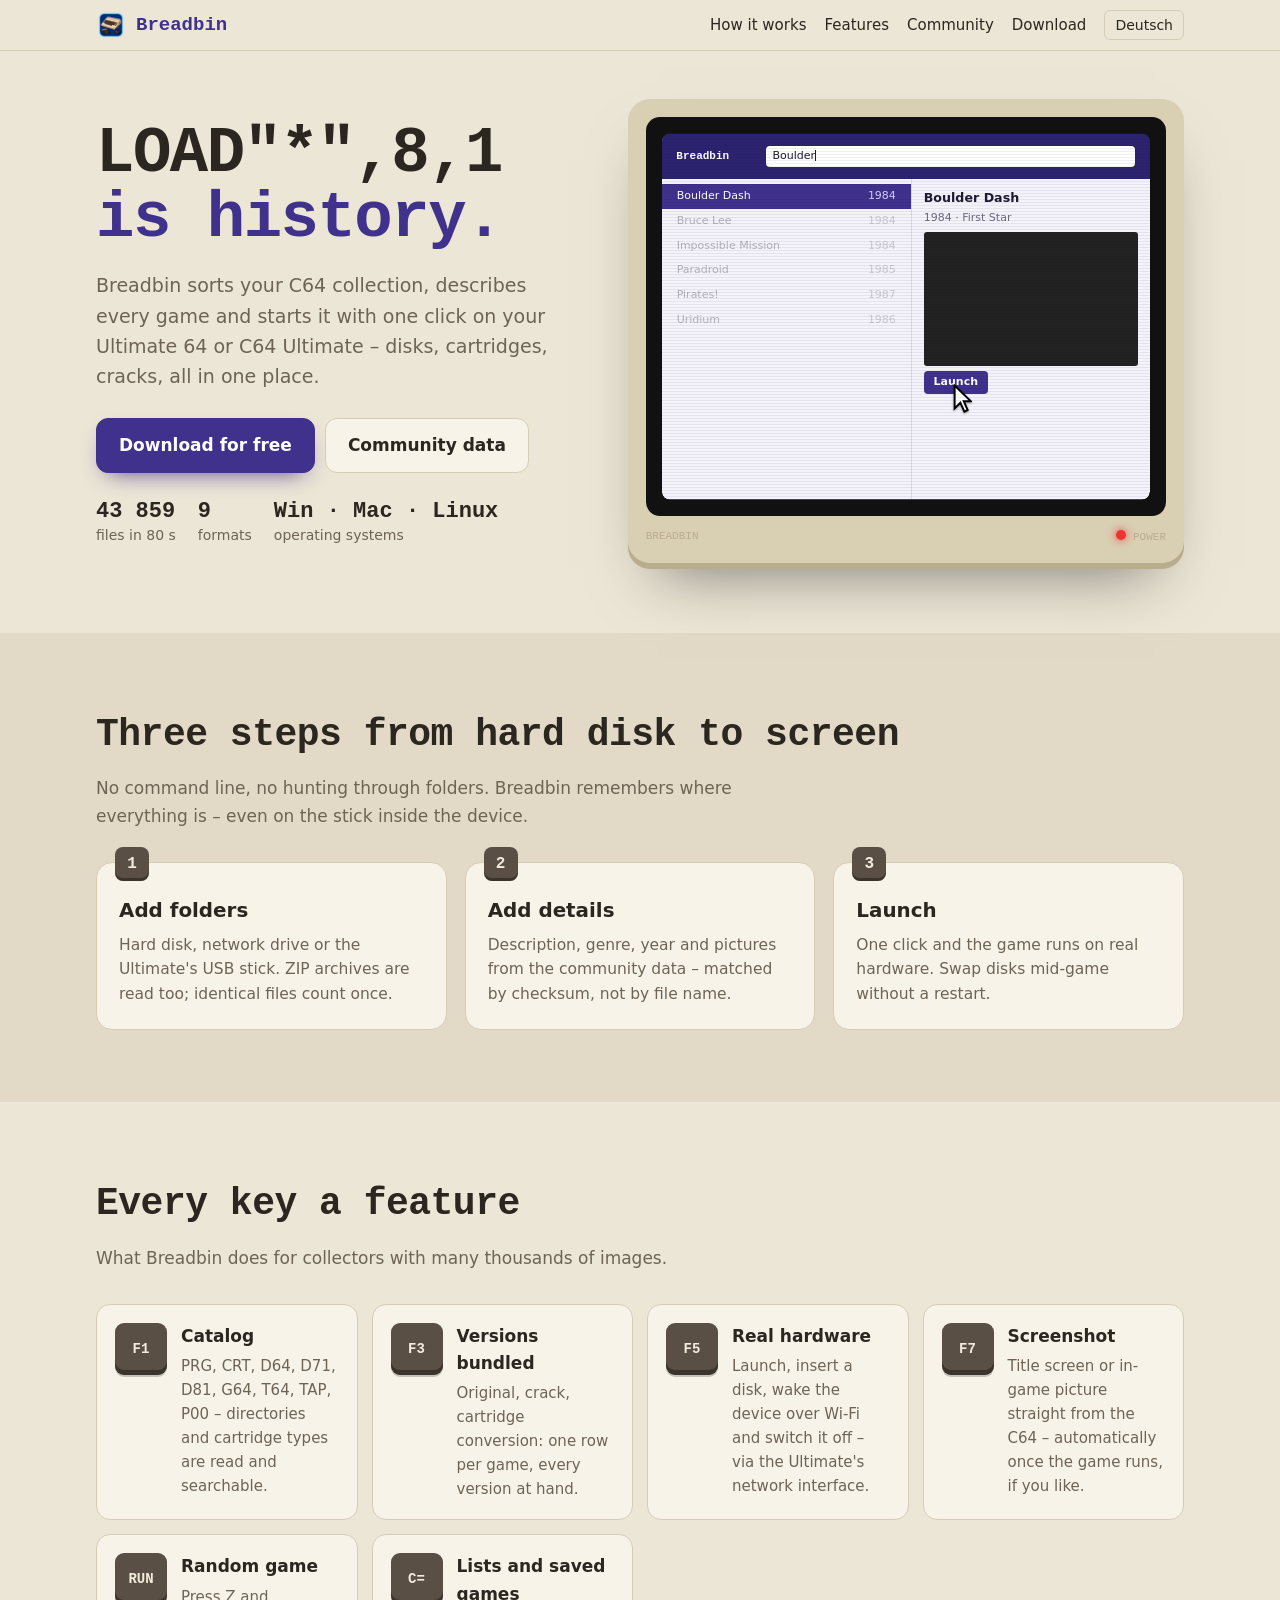
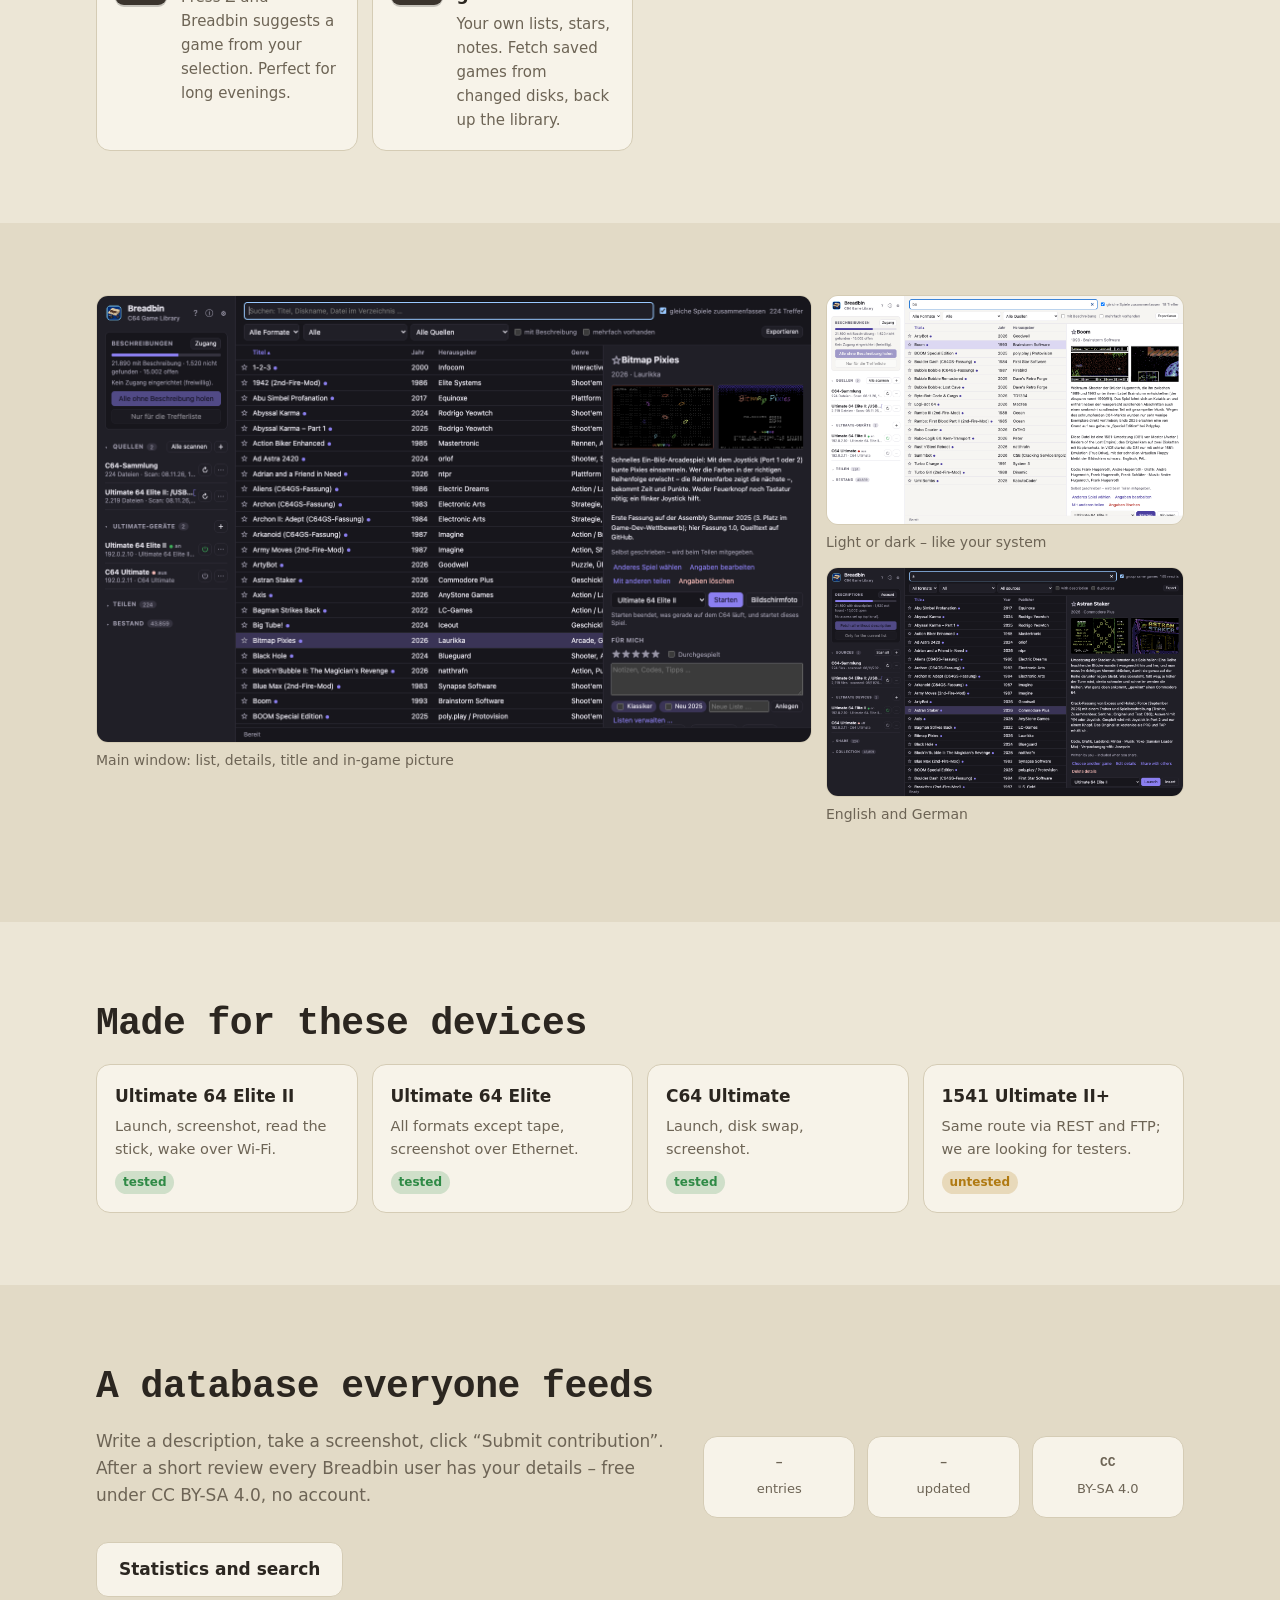
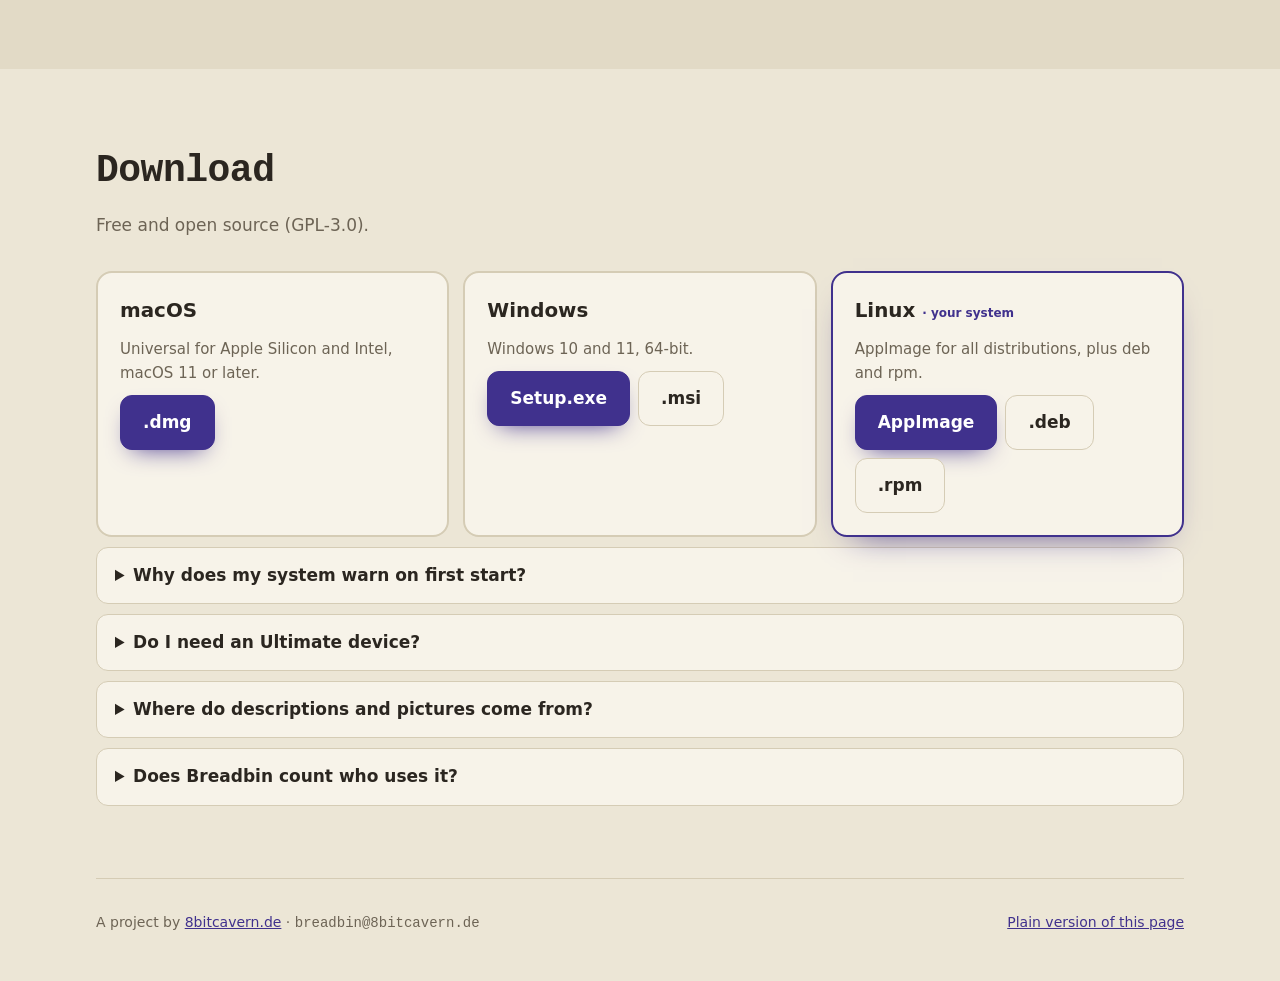
==== commit 73dd26db: "Website: “Win · Mac · Linux” instead of “3 systems”" ====
--- a/website/index.html
+++ b/website/index.html
@@ -178,7 +178,7 @@
     <div class="facts">
       <div><b>43 859</b><span data-t="f1">Dateien in 80 s</span></div>
       <div><b>9</b><span data-t="f2">Formate</span></div>
-      <div><b>3</b><span data-t="f3">Systeme</span></div>
+      <div><b>Win · Mac · Linux</b><span data-t="f3">Betriebssysteme</span></div>
     </div>
   </div>
   <div class="monitor" aria-hidden="true">
@@ -281,7 +281,7 @@
   n1: "How it works", n2: "Features", n3: "Community", n4: "Download",
   h1: 'LOAD"*",8,1 <em>is history.</em>',
   lede: "Breadbin sorts your C64 collection, describes every game and starts it with one click on your Ultimate 64 or C64 Ultimate – disks, cartridges, cracks, all in one place.",
-  cta1: "Download for free", cta2: "Community data", f1: "files in 80 s", f2: "formats", f3: "systems",
+  cta1: "Download for free", cta2: "Community data", f1: "files in 80 s", f2: "formats", f3: "operating systems",
   "a-h": "Three steps from hard disk to screen", "a-sub": "No command line, no hunting through folders. Breadbin remembers where everything is – even on the stick inside the device.",
   s1h: "Add folders", s1p: "Hard disk, network drive or the Ultimate's USB stick. ZIP archives are read too; identical files count once.",
   s2h: "Add details", s2p: "Description, genre, year and pictures from the community data – matched by checksum, not by file name.",
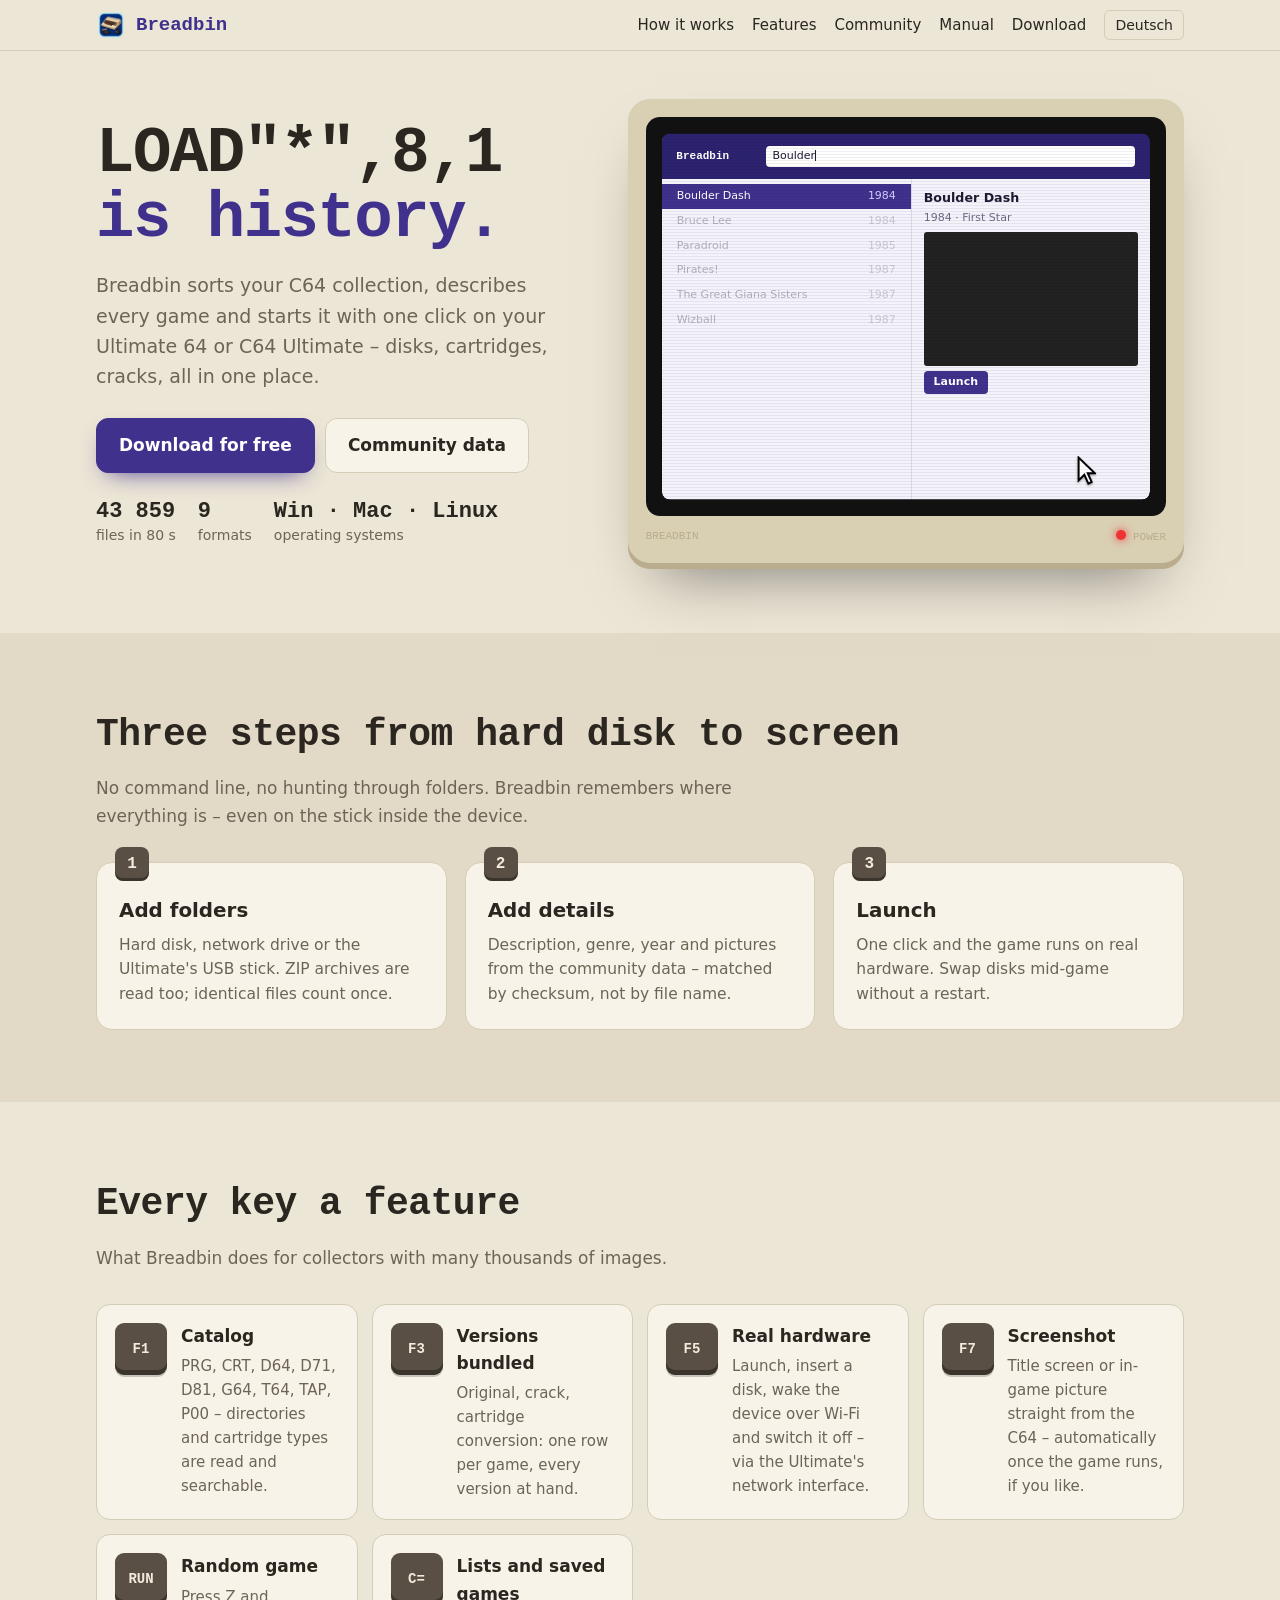
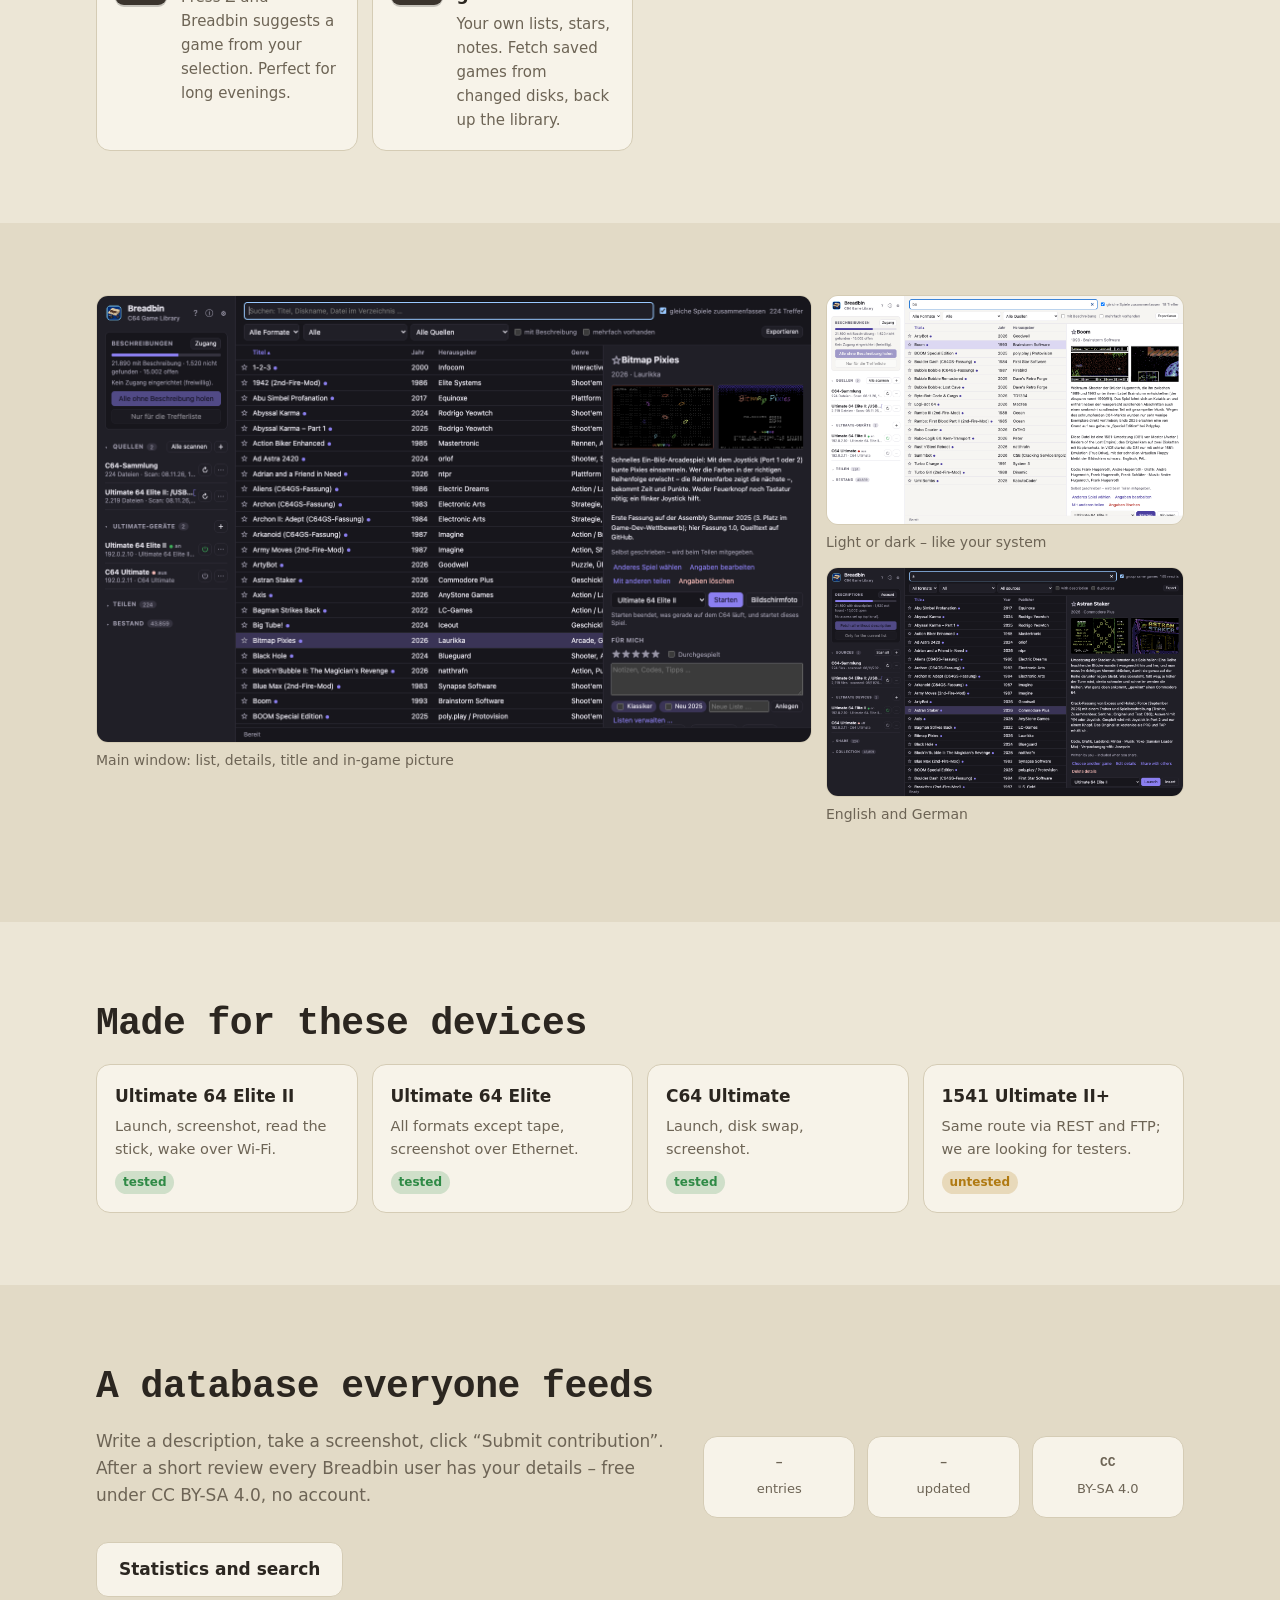
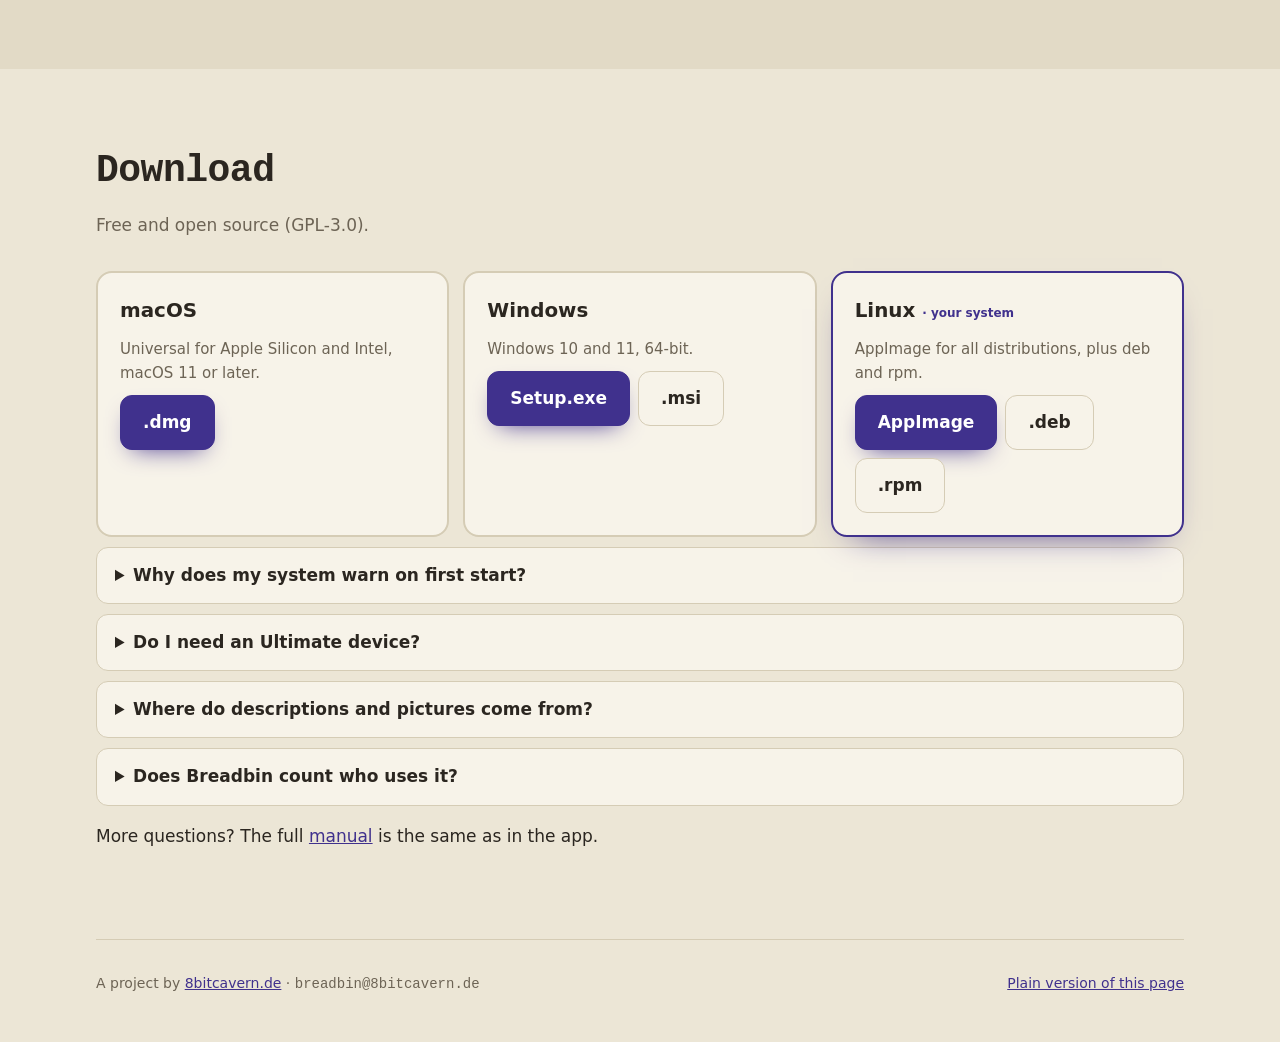
==== commit 82640339: "Website manual built from the app's help; help updated; German wording fixes" ====
--- a/website/index.html
+++ b/website/index.html
@@ -162,6 +162,7 @@
     <a class="hide-s" href="#ablauf" data-t="n1">So geht's</a>
     <a class="hide-s" href="#funktionen" data-t="n2">Funktionen</a>
     <a class="hide-s" href="#gemeinschaft" data-t="n3">Gemeinschaft</a>
+    <a href="anleitung/" data-t="n5">Anleitung</a>
     <a href="#download" data-t="n4">Download</a>
     <button class="lang" id="lang" type="button">English</button>
   </nav>
@@ -203,7 +204,7 @@
   <h2 class="reveal" data-t="a-h">In drei Schritten von der Festplatte auf den Bildschirm</h2>
   <p class="sub reveal" data-t="a-sub">Keine Kommandozeile, keine Ordner abklappern. Breadbin merkt sich, wo was liegt – auch auf dem Stick im Gerät.</p>
   <div class="steps">
-    <div class="step reveal"><h3 data-t="s1h">Ordner hinzufügen</h3><p data-t="s1p">Festplatte, Netzlaufwerk oder den USB-Stick der Ultimate. Auch ZIP-Archive werden gelesen; gleiche Dateien zählen nur einmal.</p></div>
+    <div class="step reveal"><h3 data-t="s1h">Ordner hinzufügen</h3><p data-t="s1p">Festplatte, Netzlaufwerk oder den USB-Stick des Ultimate. Auch ZIP-Archive werden gelesen; gleiche Dateien zählen nur einmal.</p></div>
     <div class="step reveal"><h3 data-t="s2h">Angaben ergänzen</h3><p data-t="s2p">Beschreibung, Genre, Jahr und Bilder aus den Gemeinschaftsdaten – zugeordnet über die Prüfsumme, nicht über den Dateinamen.</p></div>
     <div class="step reveal"><h3 data-t="s3h">Starten</h3><p data-t="s3p">Ein Klick, und das Spiel läuft auf echter Hardware. Disketten wechselst du mitten im Spiel, ohne Neustart.</p></div>
   </div>
@@ -215,7 +216,7 @@
   <div class="keys">
     <div class="k reveal"><div class="cap">F1</div><div><h3 data-t="k1h">Katalog</h3><p data-t="k1p">PRG, CRT, D64, D71, D81, G64, T64, TAP, P00 – Verzeichnisse und Modultypen werden gelesen und sind durchsuchbar.</p></div></div>
     <div class="k reveal"><div class="cap">F3</div><div><h3 data-t="k2h">Fassungen bündeln</h3><p data-t="k2p">Original, Crack, Moduleumsetzung: eine Zeile pro Spiel, alle Fassungen griffbereit.</p></div></div>
-    <div class="k reveal"><div class="cap">F5</div><div><h3 data-t="k3h">Echte Hardware</h3><p data-t="k3p">Starten, Diskette einlegen, Gerät per WLAN wecken und ausschalten – über die Netzwerkschnittstelle der Ultimate.</p></div></div>
+    <div class="k reveal"><div class="cap">F5</div><div><h3 data-t="k3h">Echte Hardware</h3><p data-t="k3p">Starten, Diskette einlegen, Gerät per WLAN wecken und ausschalten – über die Netzwerkschnittstelle des Ultimate.</p></div></div>
     <div class="k reveal"><div class="cap">F7</div><div><h3 data-t="k4h">Bildschirmfoto</h3><p data-t="k4p">Titelbild oder Spielszene direkt vom C64 – auf Wunsch automatisch, sobald das Spiel läuft.</p></div></div>
     <div class="k reveal"><div class="cap">RUN</div><div><h3 data-t="k5h">Zufallsspiel</h3><p data-t="k5p">Taste Z, und Breadbin schlägt dir ein Spiel aus deiner Auswahl vor. Perfekt für lange Abende.</p></div></div>
     <div class="k reveal"><div class="cap">C=</div><div><h3 data-t="k6h">Listen und Spielstände</h3><p data-t="k6p">Eigene Listen, Sterne, Notizen. Spielstände von geänderten Disketten zurückholen, Bibliothek sichern.</p></div></div>
@@ -265,9 +266,10 @@
     <div class="o reveal" data-os="lin"><h3>Linux <span class="mine-tag" data-t="mine">· dein System</span></h3><p data-t="o3">AppImage für alle Distributionen, dazu deb und rpm.</p><div class="row"><a class="btn primary" href="https://breadbindb.8bitcavern.de/dl.php?f=Breadbin_amd64.AppImage">AppImage</a><a class="btn" href="https://breadbindb.8bitcavern.de/dl.php?f=Breadbin_amd64.deb">.deb</a><a class="btn" href="https://breadbindb.8bitcavern.de/dl.php?f=Breadbin.x86_64.rpm">.rpm</a></div></div>
   </div>
   <details class="reveal"><summary data-t="q1">Warum warnt mein System beim ersten Start?</summary><p data-t="a1">Die Pakete sind nicht mit einem bezahlten Zertifikat signiert. macOS: Meldung mit „Fertig“ schließen, dann Systemeinstellungen → Datenschutz &amp; Sicherheit → „Dennoch öffnen“ und den Zugriff aufs lokale Netzwerk erlauben. Windows: „Weitere Informationen“ → „Trotzdem ausführen“.</p></details>
-  <details class="reveal"><summary data-t="q2">Brauche ich ein Ultimate-Gerät?</summary><p data-t="a2">Nein. Katalog, Beschreibungen, Listen und Gemeinschaftsdaten funktionieren ohne Gerät. Nur Starten und Bildschirmfotos brauchen eine Ultimate im Netz.</p></details>
+  <details class="reveal"><summary data-t="q2">Brauche ich ein Ultimate-Gerät?</summary><p data-t="a2">Nein. Katalog, Beschreibungen, Listen und Gemeinschaftsdaten funktionieren ohne Gerät. Nur Starten und Bildschirmfotos brauchen einen Ultimate im Netz.</p></details>
   <details class="reveal"><summary data-t="q3">Woher kommen Beschreibungen und Bilder?</summary><p data-t="a3">Aus deinen eigenen Angaben, den Gemeinschaftsdaten und – wenn du willst – von ScreenScraper.fr mit eigenem Konto. ScreenScraper-Inhalte bleiben bei dir und werden nie weitergegeben.</p></details>
   <details class="reveal"><summary data-t="q4">Zählt Breadbin, wer es nutzt?</summary><p data-t="a4">Nur anonym: Die App prüft höchstens einmal am Tag, ob es eine neue Fassung gibt. Der Server zählt diese Abrufe je Tag und Version, dazu die Downloads der Pakete. IP-Adressen werden nicht gespeichert, nur Tageszahlen; es gibt keine Kennung je Installation und keine Cookies.</p></details>
+  <p class="reveal" data-t="faqmore">Mehr Fragen? Die ausführliche <a href="anleitung/">Anleitung</a> ist dieselbe wie in der App.</p>
 </div></section>
 
 <div class="wrap"><footer>
@@ -278,7 +280,7 @@
 <script>
 "use strict";
 const EN = {
-  n1: "How it works", n2: "Features", n3: "Community", n4: "Download",
+  n1: "How it works", n2: "Features", n3: "Community", n4: "Download", n5: "Manual",
   h1: 'LOAD"*",8,1 <em>is history.</em>',
   lede: "Breadbin sorts your C64 collection, describes every game and starts it with one click on your Ultimate 64 or C64 Ultimate – disks, cartridges, cracks, all in one place.",
   cta1: "Download for free", cta2: "Community data", f1: "files in 80 s", f2: "formats", f3: "operating systems",
@@ -304,6 +306,7 @@
   q2: "Do I need an Ultimate device?", a2: "No. Catalog, descriptions, lists and community data work without a device. Only launching and screenshots need an Ultimate on the network.",
   q3: "Where do descriptions and pictures come from?", a3: "From your own details, the community data and – if you want – ScreenScraper.fr with your own account. ScreenScraper content stays with you and is never passed on.",
   q4: "Does Breadbin count who uses it?", a4: "Only anonymously: the app checks at most once a day whether there is a new version. The server counts these requests per day and version, plus package downloads. IP addresses are not stored, only daily totals; there is no per-installation ID and no cookies.",
+  faqmore: "More questions? The full <a href=\"anleitung/\">manual</a> is the same as in the app.",
   ft1: "A project by", ft2: "Plain version of this page",
 };
 let lang = (navigator.language || "de").slice(0, 2) === "de" ? "de" : "en";
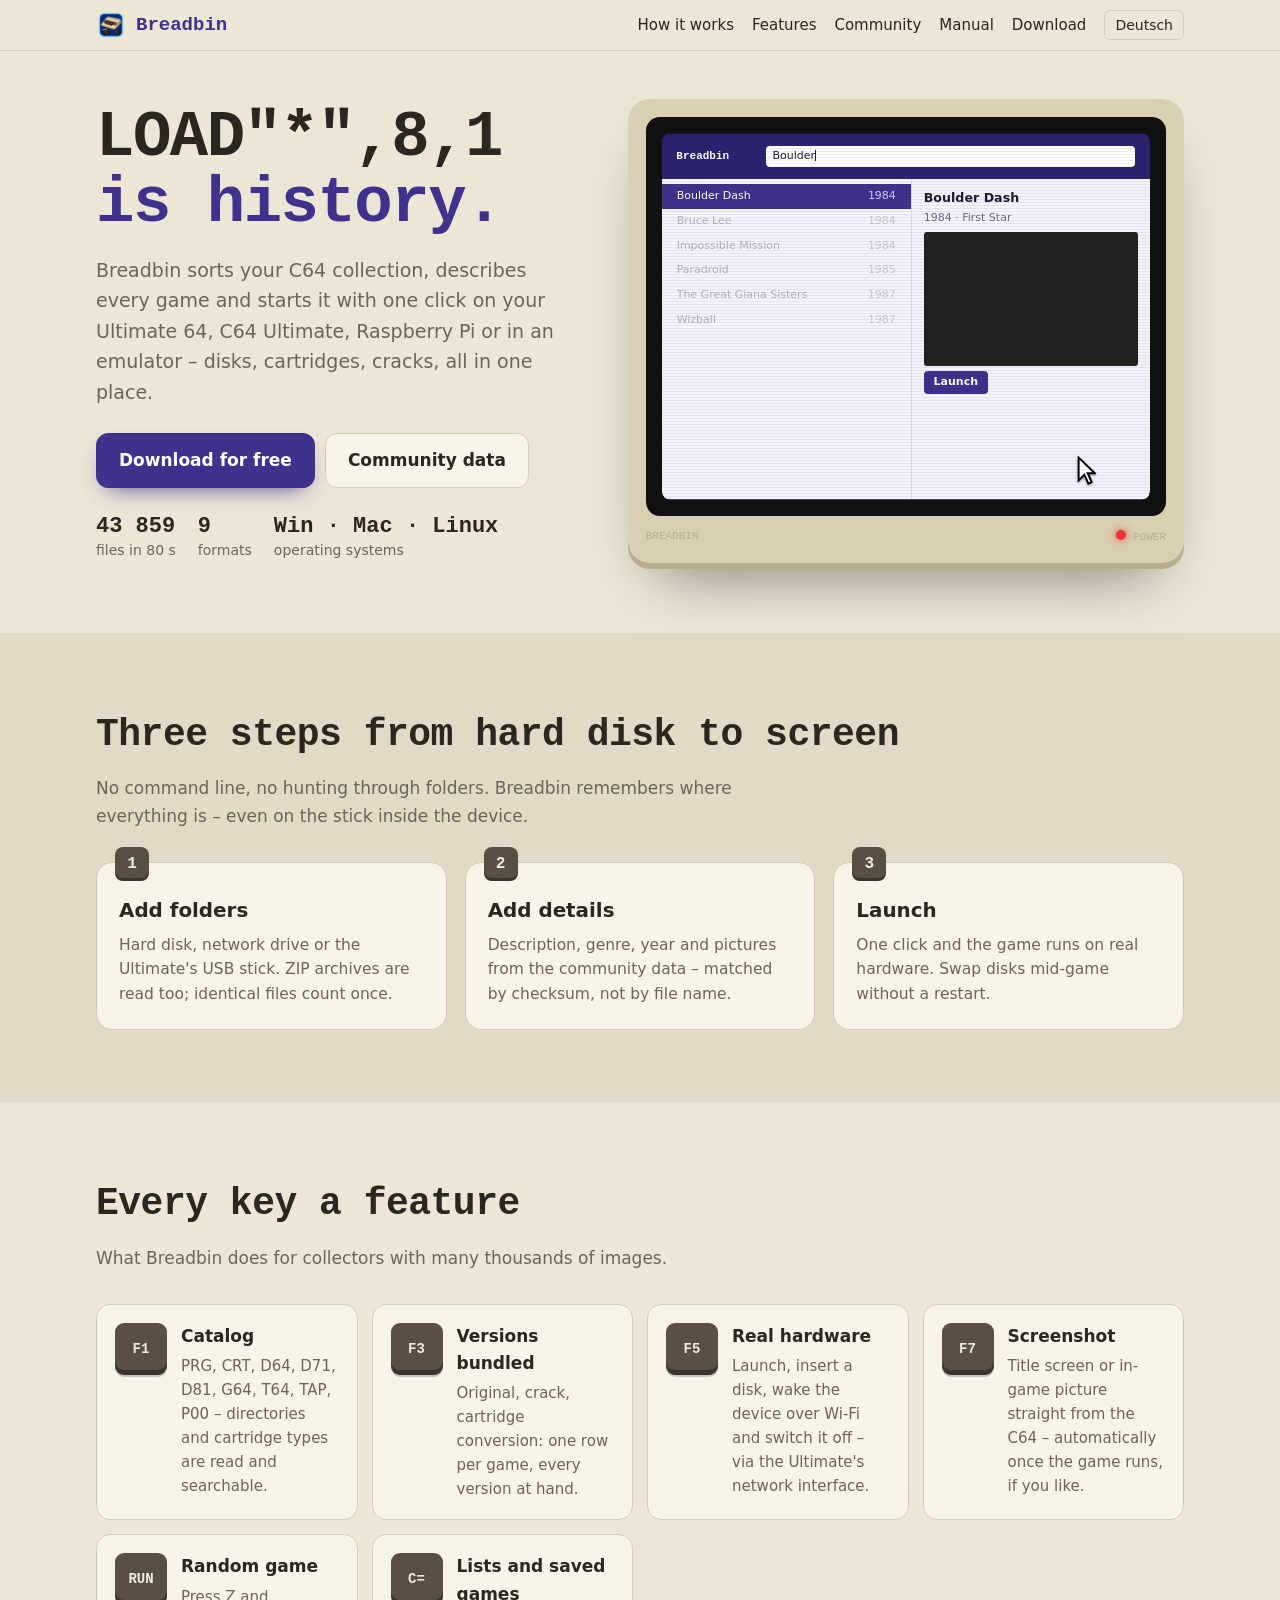
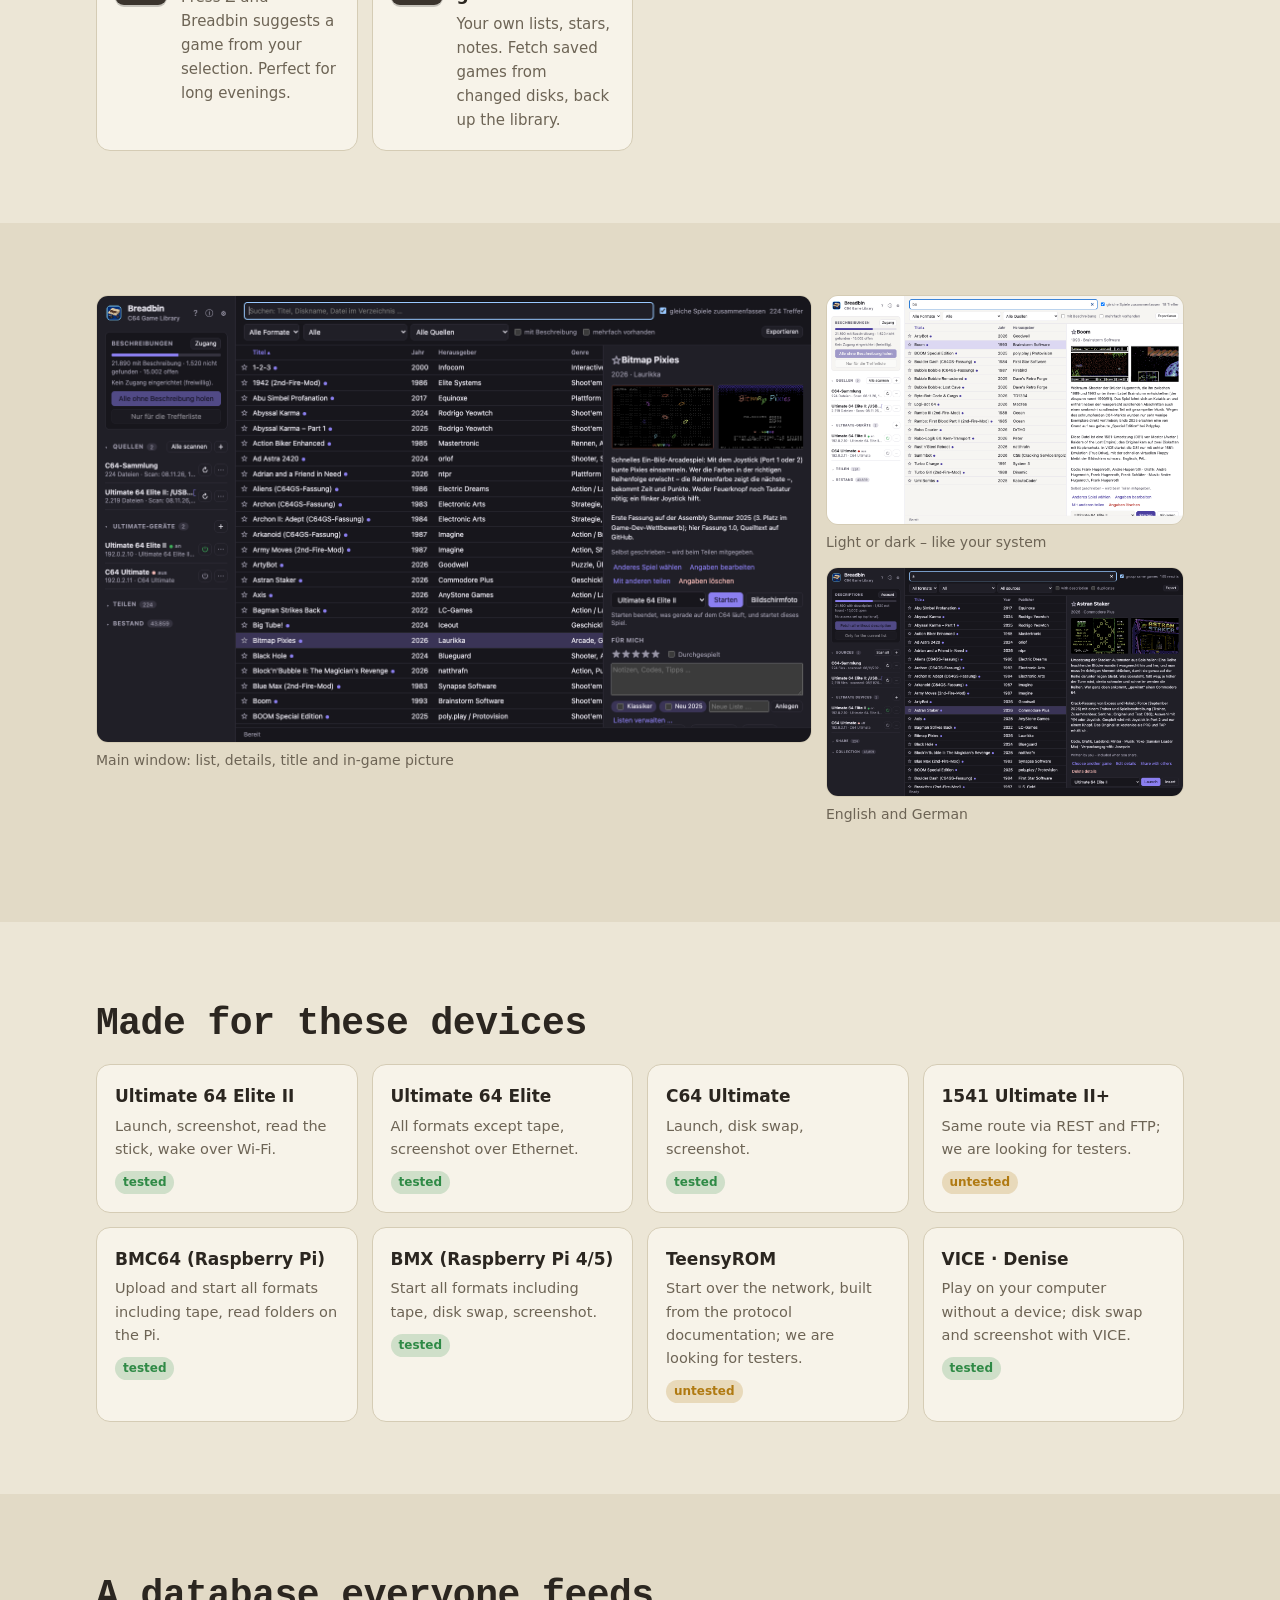
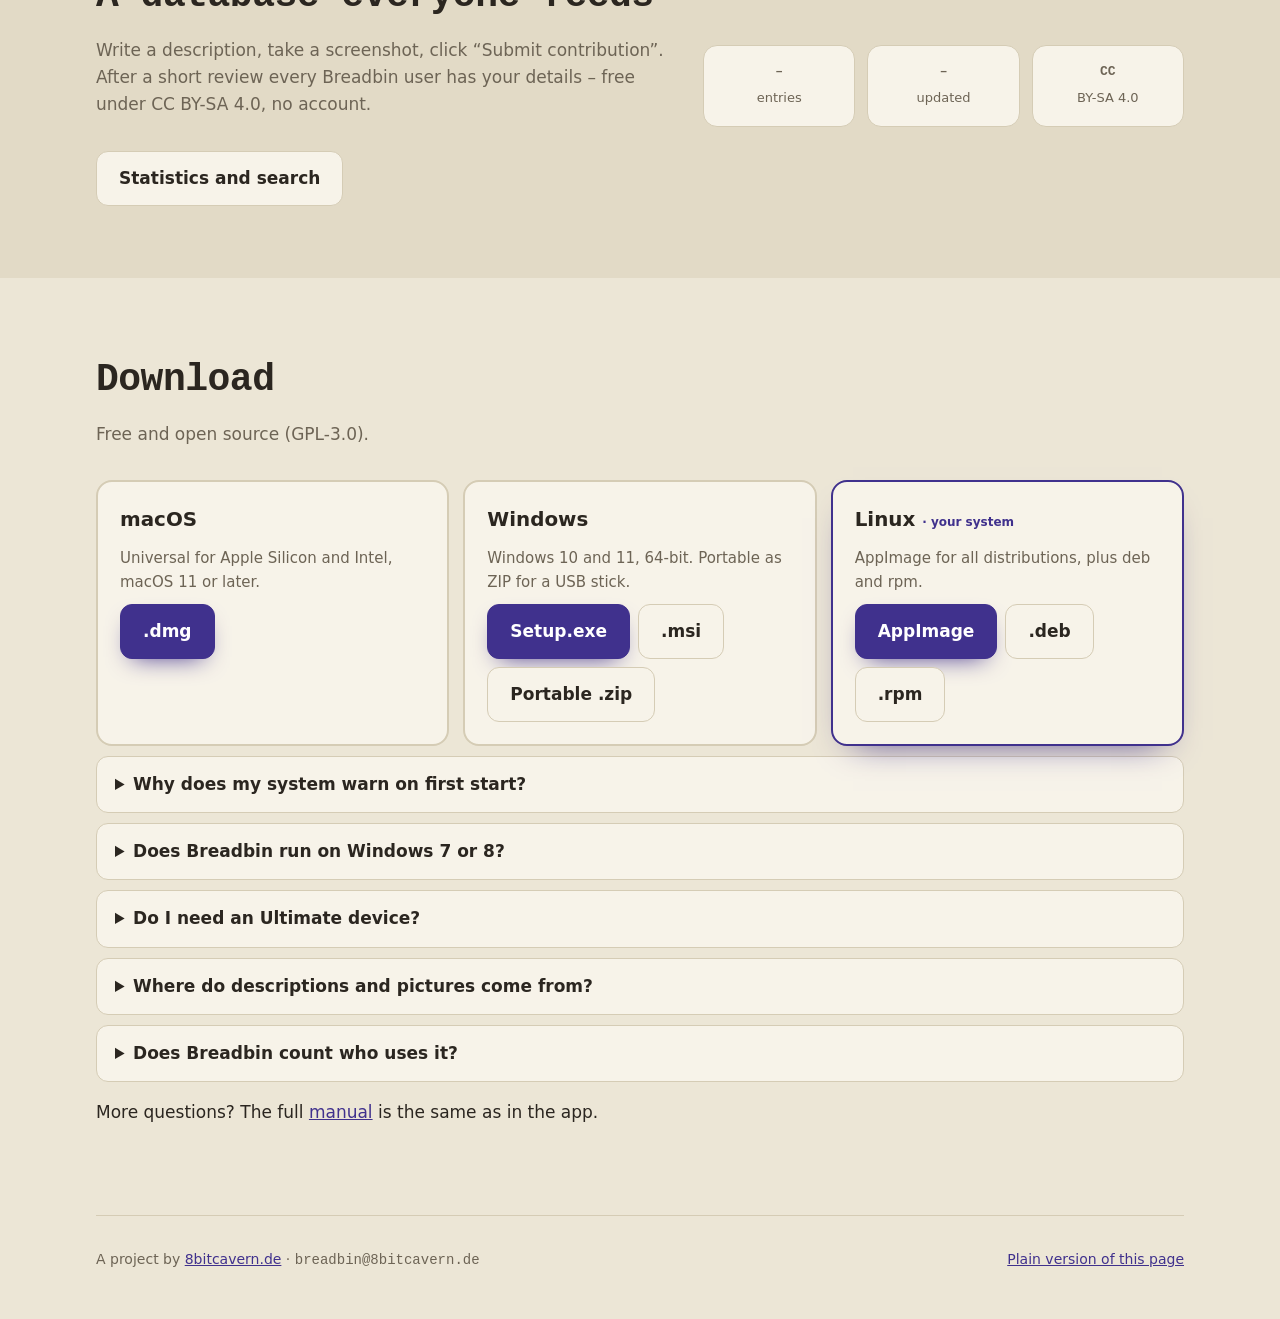
==== commit d896cb79: "Version 0.9.5: BMX as a device, “Stop game”, find devices again after an IP change, VICE disk swap a" ====
--- a/website/index.html
+++ b/website/index.html
@@ -171,7 +171,7 @@
 <div class="wrap stage">
   <div>
     <h1 data-t="h1">LOAD"*",8,1 <em>war gestern.</em></h1>
-    <p class="lede" data-t="lede">Breadbin sortiert deine C64-Sammlung, beschreibt jedes Spiel und startet es mit einem Klick auf deinem Ultimate 64 oder C64 Ultimate – Disketten, Module, Cracks, alles an einem Ort.</p>
+    <p class="lede" data-t="lede">Breadbin sortiert deine C64-Sammlung, beschreibt jedes Spiel und startet es mit einem Klick auf deinem Ultimate 64, C64 Ultimate, Raspberry Pi oder im Emulator – Disketten, Module, Cracks, alles an einem Ort.</p>
     <div class="cta">
       <a class="btn primary" href="#download" data-t="cta1">Kostenlos laden</a>
       <a class="btn" href="https://breadbindb.8bitcavern.de/" data-t="cta2">Gemeinschaftsdaten</a>
@@ -241,6 +241,10 @@
     <div class="d reveal"><h3>Ultimate 64 Elite</h3><p data-t="d2">Alle Formate außer Band, Bildschirmfoto über Ethernet.</p><span class="badge" data-t="ok">geprüft</span></div>
     <div class="d reveal"><h3>C64 Ultimate</h3><p data-t="d3">Starten, Diskwechsel, Bildschirmfoto.</p><span class="badge" data-t="ok">geprüft</span></div>
     <div class="d reveal"><h3>1541 Ultimate II+</h3><p data-t="d4">Gleicher Weg über REST und FTP; wir suchen Testerinnen und Tester.</p><span class="badge open" data-t="open">ungetestet</span></div>
+    <div class="d reveal"><h3>BMC64 (Raspberry Pi)</h3><p data-t="d5">Hochladen und Starten aller Formate samt Band, Ordner auf dem Pi lesen.</p><span class="badge" data-t="ok">geprüft</span></div>
+    <div class="d reveal"><h3>BMX (Raspberry Pi 4/5)</h3><p data-t="d6">Starten aller Formate samt Band, Diskwechsel, Bildschirmfoto.</p><span class="badge" data-t="ok">geprüft</span></div>
+    <div class="d reveal"><h3>TeensyROM</h3><p data-t="d7">Starten über das Netz, nach der Protokoll-Doku gebaut; wir suchen Testerinnen und Tester.</p><span class="badge open" data-t="open">ungetestet</span></div>
+    <div class="d reveal"><h3>VICE · Denise</h3><p data-t="d8">Ohne Gerät am Rechner spielen; bei VICE mit Diskwechsel und Bildschirmfoto.</p><span class="badge" data-t="ok">geprüft</span></div>
   </div>
 </div></section>
 
@@ -262,11 +266,12 @@
   <p class="sub reveal"><span data-t="dl-sub">Kostenlos und quelloffen (GPL-3.0).</span> <span id="ver"></span></p>
   <div class="os">
     <div class="o reveal" data-os="mac"><h3>macOS <span class="mine-tag" data-t="mine">· dein System</span></h3><p data-t="o1">Universal für Apple Silicon und Intel, ab macOS 11.</p><div class="row"><a class="btn primary" href="https://breadbindb.8bitcavern.de/dl.php?f=Breadbin_universal.dmg">.dmg</a></div></div>
-    <div class="o reveal" data-os="win"><h3>Windows <span class="mine-tag" data-t="mine">· dein System</span></h3><p data-t="o2">Windows 10 und 11, 64 Bit.</p><div class="row"><a class="btn primary" href="https://breadbindb.8bitcavern.de/dl.php?f=Breadbin_x64-setup.exe">Setup.exe</a><a class="btn" href="https://breadbindb.8bitcavern.de/dl.php?f=Breadbin_x64_en-US.msi">.msi</a></div></div>
+    <div class="o reveal" data-os="win"><h3>Windows <span class="mine-tag" data-t="mine">· dein System</span></h3><p data-t="o2">Windows 10 und 11, 64 Bit. Tragbar als ZIP für den USB-Stick.</p><div class="row"><a class="btn primary" href="https://breadbindb.8bitcavern.de/dl.php?f=Breadbin_x64-setup.exe">Setup.exe</a><a class="btn" href="https://breadbindb.8bitcavern.de/dl.php?f=Breadbin_x64_en-US.msi">.msi</a><a class="btn" href="https://breadbindb.8bitcavern.de/dl.php?f=Breadbin_x64-portable.zip">Portable .zip</a></div></div>
     <div class="o reveal" data-os="lin"><h3>Linux <span class="mine-tag" data-t="mine">· dein System</span></h3><p data-t="o3">AppImage für alle Distributionen, dazu deb und rpm.</p><div class="row"><a class="btn primary" href="https://breadbindb.8bitcavern.de/dl.php?f=Breadbin_amd64.AppImage">AppImage</a><a class="btn" href="https://breadbindb.8bitcavern.de/dl.php?f=Breadbin_amd64.deb">.deb</a><a class="btn" href="https://breadbindb.8bitcavern.de/dl.php?f=Breadbin.x86_64.rpm">.rpm</a></div></div>
   </div>
   <details class="reveal"><summary data-t="q1">Warum warnt mein System beim ersten Start?</summary><p data-t="a1">Die Pakete sind nicht mit einem bezahlten Zertifikat signiert. macOS: Meldung mit „Fertig“ schließen, dann Systemeinstellungen → Datenschutz &amp; Sicherheit → „Dennoch öffnen“ und den Zugriff aufs lokale Netzwerk erlauben. Windows: „Weitere Informationen“ → „Trotzdem ausführen“.</p></details>
-  <details class="reveal"><summary data-t="q2">Brauche ich ein Ultimate-Gerät?</summary><p data-t="a2">Nein. Katalog, Beschreibungen, Listen und Gemeinschaftsdaten funktionieren ohne Gerät. Nur Starten und Bildschirmfotos brauchen einen Ultimate im Netz.</p></details>
+  <details class="reveal"><summary data-t="q5">Läuft Breadbin unter Windows 7 oder 8?</summary><p data-t="a5">Nein. Breadbin braucht Windows 10 oder 11 (64 Bit), weil die Oberfläche auf Microsofts WebView2 läuft, das es für Windows 7 und 8 seit 2023 nicht mehr gibt. Fehlermeldungen wie „ProcessPrng“ oder „PackageIdFromFullName“ beim Start bedeuten genau das.</p></details>
+  <details class="reveal"><summary data-t="q2">Brauche ich ein Ultimate-Gerät?</summary><p data-t="a2">Nein. Katalog, Beschreibungen, Listen und Gemeinschaftsdaten funktionieren ohne Gerät. Zum Starten genügt auch ein Emulator wie VICE; auf echter Hardware brauchst du einen Ultimate, BMC64, BMX oder TeensyROM im Netz.</p></details>
   <details class="reveal"><summary data-t="q3">Woher kommen Beschreibungen und Bilder?</summary><p data-t="a3">Aus deinen eigenen Angaben, den Gemeinschaftsdaten und – wenn du willst – von ScreenScraper.fr mit eigenem Konto. ScreenScraper-Inhalte bleiben bei dir und werden nie weitergegeben.</p></details>
   <details class="reveal"><summary data-t="q4">Zählt Breadbin, wer es nutzt?</summary><p data-t="a4">Nur anonym: Die App prüft höchstens einmal am Tag, ob es eine neue Fassung gibt. Der Server zählt diese Abrufe je Tag und Version, dazu die Downloads der Pakete. IP-Adressen werden nicht gespeichert, nur Tageszahlen; es gibt keine Kennung je Installation und keine Cookies.</p></details>
   <p class="reveal" data-t="faqmore">Mehr Fragen? Die ausführliche <a href="anleitung/">Anleitung</a> ist dieselbe wie in der App.</p>
@@ -282,7 +287,7 @@
 const EN = {
   n1: "How it works", n2: "Features", n3: "Community", n4: "Download", n5: "Manual",
   h1: 'LOAD"*",8,1 <em>is history.</em>',
-  lede: "Breadbin sorts your C64 collection, describes every game and starts it with one click on your Ultimate 64 or C64 Ultimate – disks, cartridges, cracks, all in one place.",
+  lede: "Breadbin sorts your C64 collection, describes every game and starts it with one click on your Ultimate 64, C64 Ultimate, Raspberry Pi or in an emulator – disks, cartridges, cracks, all in one place.",
   cta1: "Download for free", cta2: "Community data", f1: "files in 80 s", f2: "formats", f3: "operating systems",
   "a-h": "Three steps from hard disk to screen", "a-sub": "No command line, no hunting through folders. Breadbin remembers where everything is – even on the stick inside the device.",
   s1h: "Add folders", s1p: "Hard disk, network drive or the Ultimate's USB stick. ZIP archives are read too; identical files count once.",
@@ -298,12 +303,15 @@
   g1: "Main window: list, details, title and in-game picture", g2: "Light or dark – like your system", g3: "English and German",
   "d-h": "Made for these devices", d1: "Launch, screenshot, read the stick, wake over Wi-Fi.", d2: "All formats except tape, screenshot over Ethernet.",
   d3: "Launch, disk swap, screenshot.", d4: "Same route via REST and FTP; we are looking for testers.", ok: "tested", open: "untested",
+  d5: "Upload and start all formats including tape, read folders on the Pi.", d6: "Start all formats including tape, disk swap, screenshot.",
+  d7: "Start over the network, built from the protocol documentation; we are looking for testers.", d8: "Play on your computer without a device; disk swap and screenshot with VICE.",
   "c-h": "A database everyone feeds", "c-sub": "Write a description, take a screenshot, click “Submit contribution”. After a short review every Breadbin user has your details – free under CC BY-SA 4.0, no account.",
   "c-btn": "Statistics and search", c1: "entries", c2: "updated",
   "dl-h": "Download", "dl-sub": "Free and open source (GPL-3.0).", mine: "· your system",
-  o1: "Universal for Apple Silicon and Intel, macOS 11 or later.", o2: "Windows 10 and 11, 64-bit.", o3: "AppImage for all distributions, plus deb and rpm.",
+  o1: "Universal for Apple Silicon and Intel, macOS 11 or later.", o2: "Windows 10 and 11, 64-bit. Portable as ZIP for a USB stick.", o3: "AppImage for all distributions, plus deb and rpm.",
   q1: "Why does my system warn on first start?", a1: "The packages are not signed with a paid certificate. macOS: close the message with “Done”, then System Settings → Privacy & Security → “Open Anyway”, and allow local network access. Windows: “More info” → “Run anyway”.",
-  q2: "Do I need an Ultimate device?", a2: "No. Catalog, descriptions, lists and community data work without a device. Only launching and screenshots need an Ultimate on the network.",
+  q5: "Does Breadbin run on Windows 7 or 8?", a5: "No. Breadbin needs Windows 10 or 11 (64-bit), because its interface runs on Microsoft's WebView2, which is no longer available for Windows 7 and 8 since 2023. Error messages such as “ProcessPrng” or “PackageIdFromFullName” at start mean exactly that.",
+  q2: "Do I need an Ultimate device?", a2: "No. Catalog, descriptions, lists and community data work without a device. An emulator such as VICE is enough for launching; on real hardware you need an Ultimate, BMC64, BMX or TeensyROM on the network.",
   q3: "Where do descriptions and pictures come from?", a3: "From your own details, the community data and – if you want – ScreenScraper.fr with your own account. ScreenScraper content stays with you and is never passed on.",
   q4: "Does Breadbin count who uses it?", a4: "Only anonymously: the app checks at most once a day whether there is a new version. The server counts these requests per day and version, plus package downloads. IP addresses are not stored, only daily totals; there is no per-installation ID and no cookies.",
   faqmore: "More questions? The full <a href=\"anleitung/\">manual</a> is the same as in the app.",
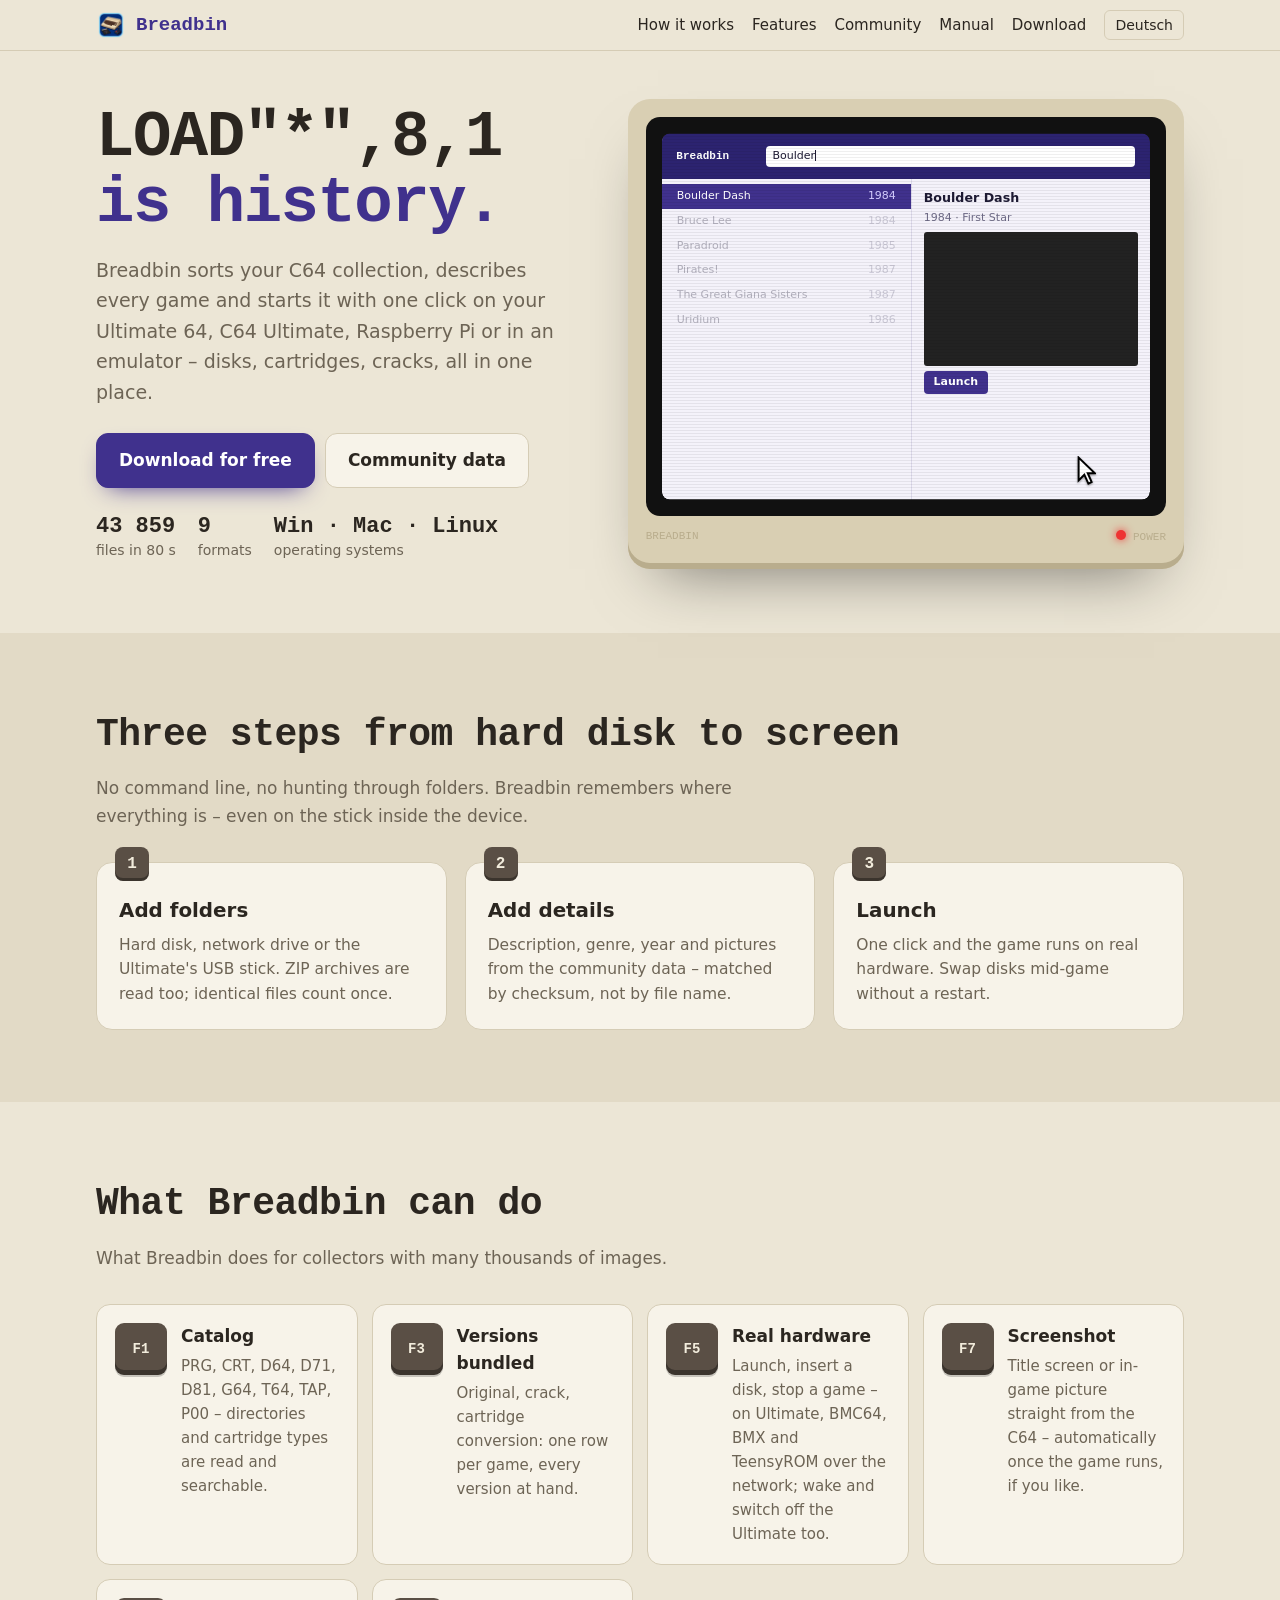
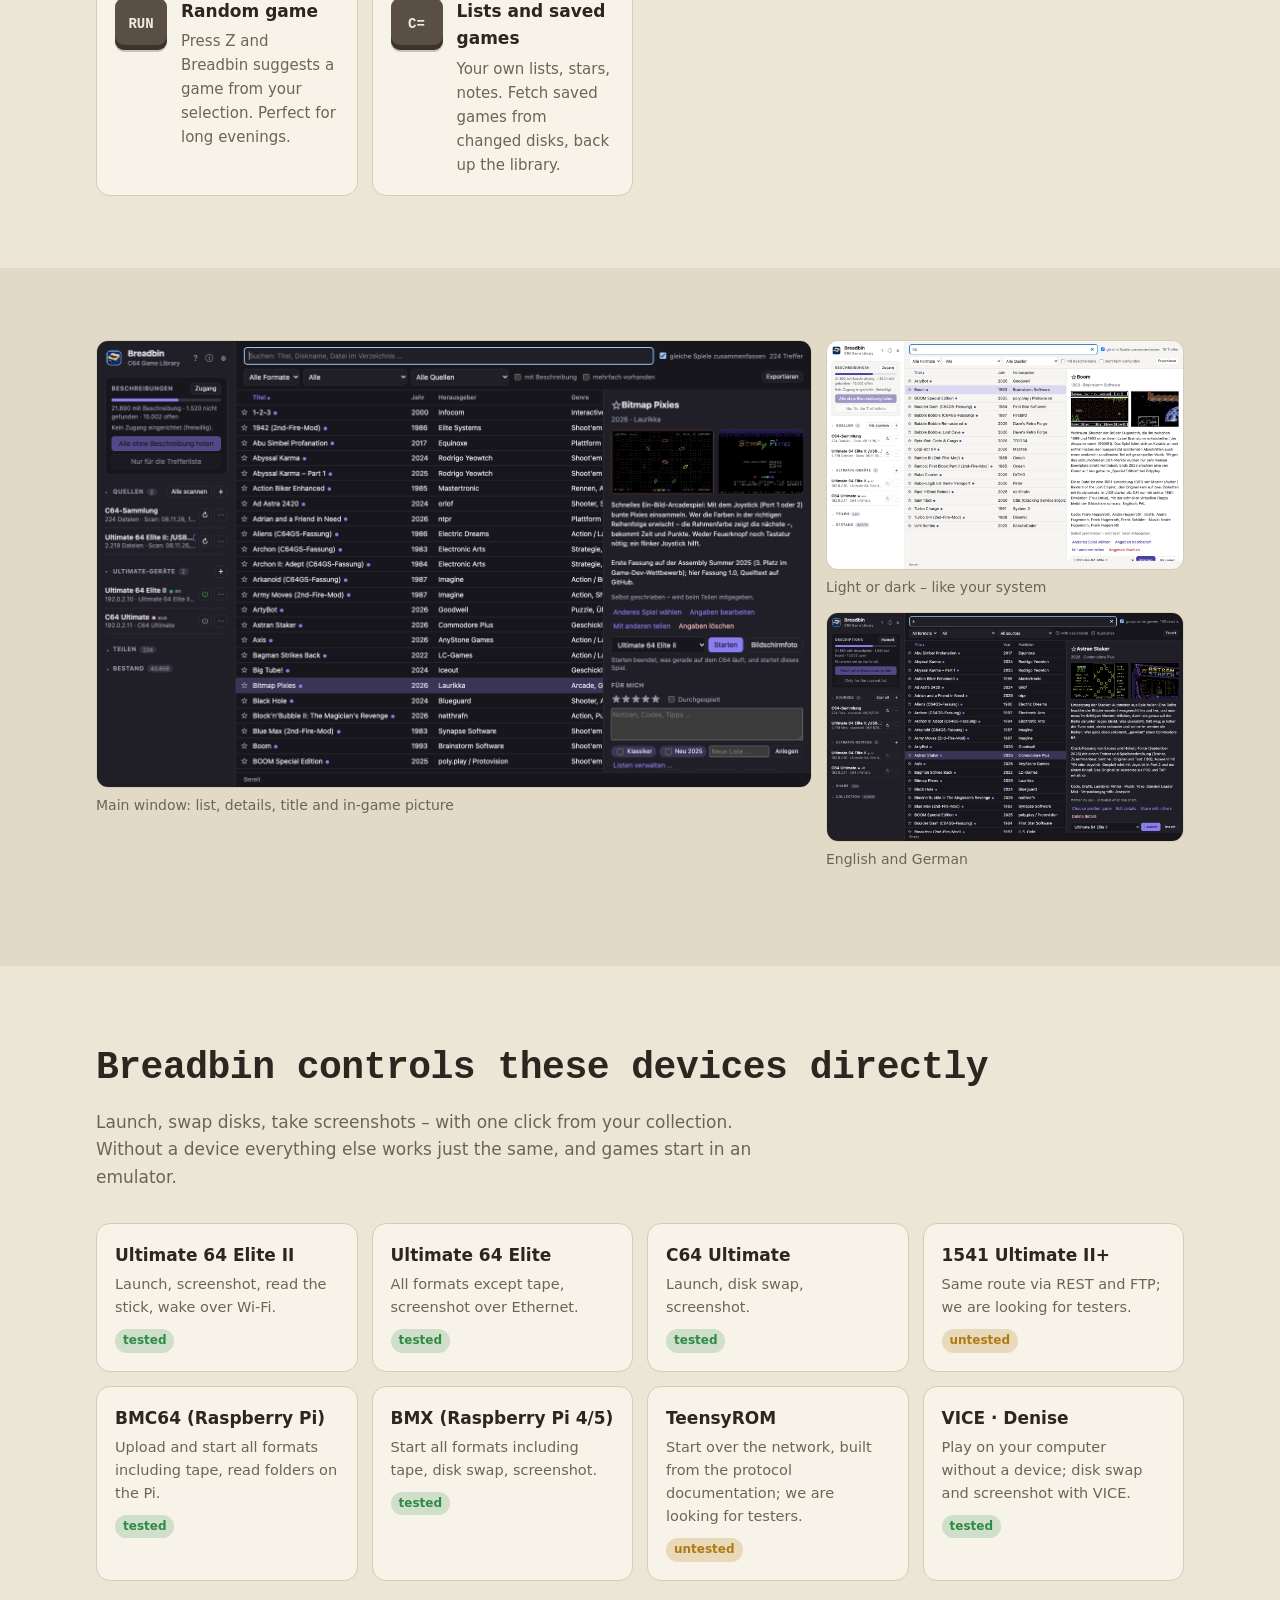
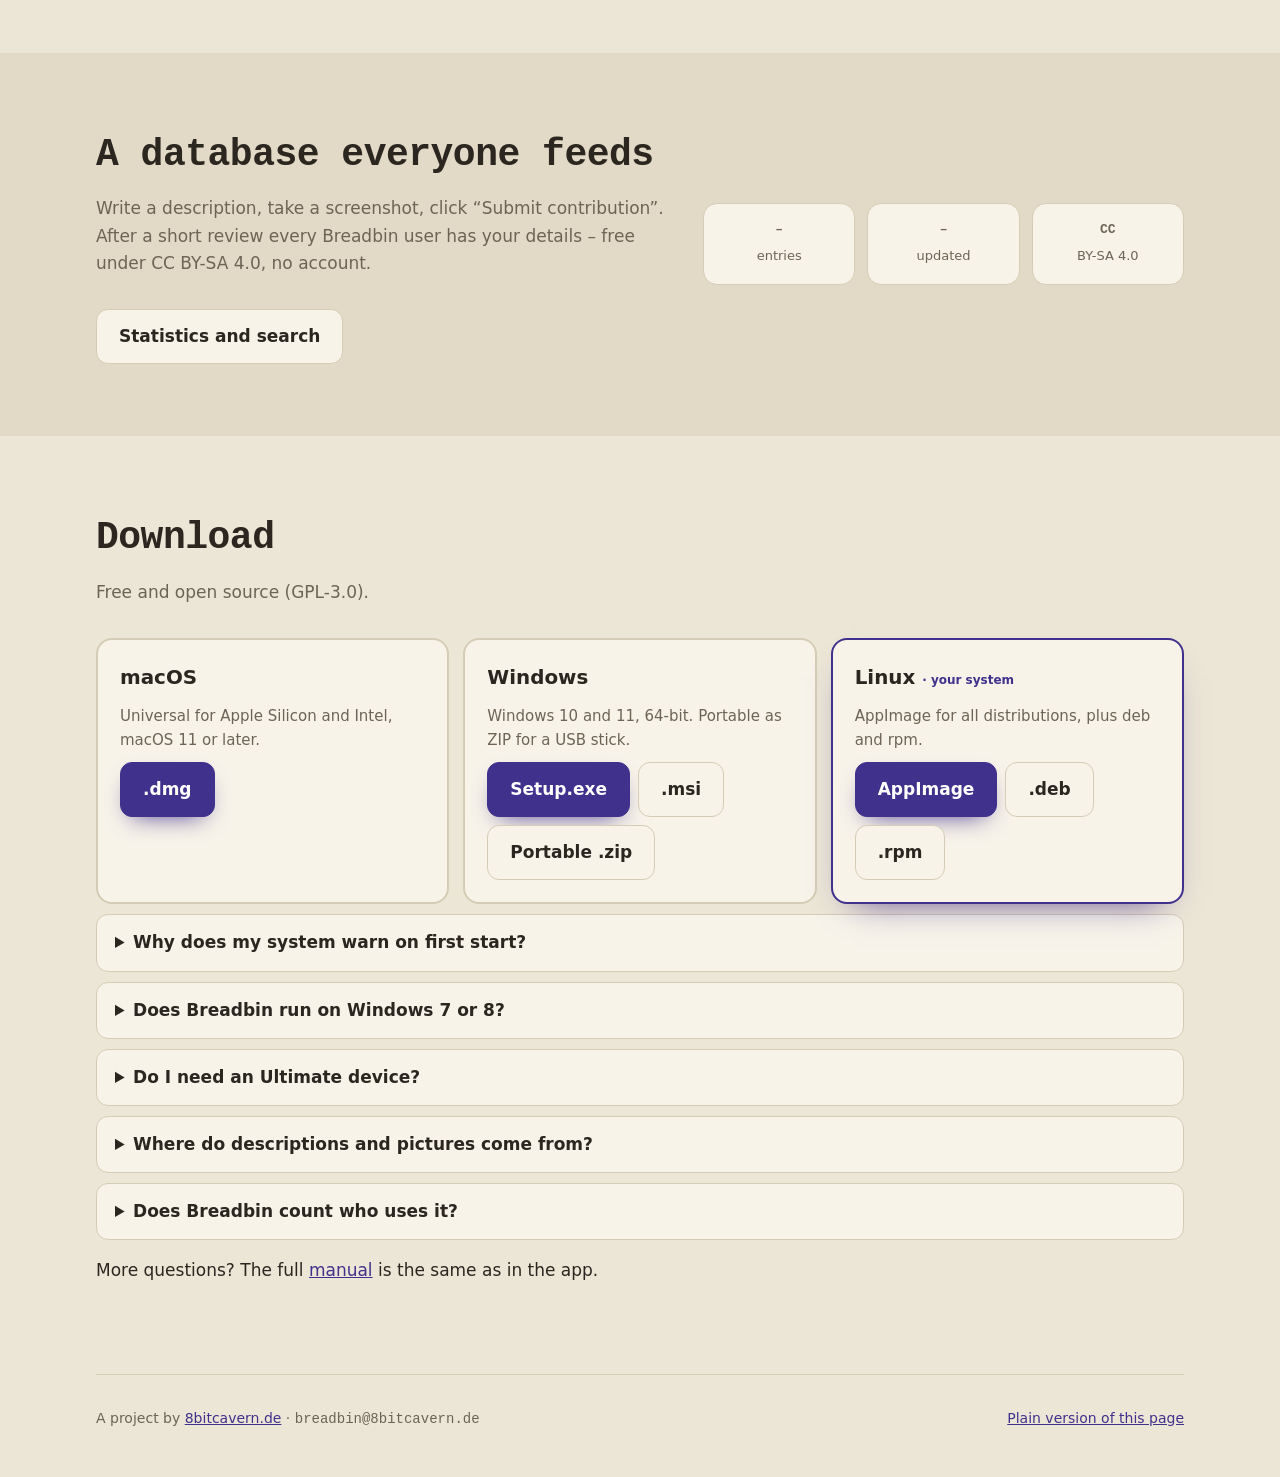
==== commit 372bc952: "Website: “New in version …” from the app's version history, screenshots in the manual, reworded devi" ====
--- a/website/index.html
+++ b/website/index.html
@@ -142,6 +142,11 @@
   .o h3 { margin: 0; } .o p { margin: 0; color: var(--muted); font-size: 15px; }
   .o .row { display: flex; gap: 8px; flex-wrap: wrap; }
   .mine-tag { font-size: 12px; color: var(--accent); font-weight: 700; display: none; } .o.mine .mine-tag { display: inline; }
+  .neu { background: var(--panel); border: 1px solid var(--line); border-radius: 12px; padding: 16px 20px; margin: 18px 0 8px; }
+  .neu h3 { margin: 0 0 6px; } .neu h4 { margin: 12px 0 4px; font-size: 1em; }
+  .neu ul { margin: 0; padding-left: 1.2em; color: var(--muted); } .neu li { margin: 2px 0; }
+  .neu .datum { color: var(--muted); font-weight: 400; font-size: .9em; }
+  .neu details { margin-top: 12px; padding: 10px 14px; }
   details { background: var(--panel); border: 1px solid var(--line); border-radius: 12px; padding: 14px 18px; margin-top: 10px; }
   summary { cursor: pointer; font-weight: 650; } details p { color: var(--muted); margin: 10px 0 0; max-width: 75ch; }
   footer { padding-block: 32px 48px; border-top: 1px solid var(--line); color: var(--muted); font-size: 14px; display: flex; justify-content: space-between; flex-wrap: wrap; gap: 8px 24px; }
@@ -211,12 +216,12 @@
 </div></section>
 
 <section id="funktionen"><div class="wrap">
-  <h2 class="reveal" data-t="k-h">Jede Taste eine Funktion</h2>
+  <h2 class="reveal" data-t="k-h">Was Breadbin kann</h2>
   <p class="sub reveal" data-t="k-sub">Was Breadbin für Sammlerinnen und Sammler mit vielen Tausend Abbildern tut.</p>
   <div class="keys">
     <div class="k reveal"><div class="cap">F1</div><div><h3 data-t="k1h">Katalog</h3><p data-t="k1p">PRG, CRT, D64, D71, D81, G64, T64, TAP, P00 – Verzeichnisse und Modultypen werden gelesen und sind durchsuchbar.</p></div></div>
     <div class="k reveal"><div class="cap">F3</div><div><h3 data-t="k2h">Fassungen bündeln</h3><p data-t="k2p">Original, Crack, Moduleumsetzung: eine Zeile pro Spiel, alle Fassungen griffbereit.</p></div></div>
-    <div class="k reveal"><div class="cap">F5</div><div><h3 data-t="k3h">Echte Hardware</h3><p data-t="k3p">Starten, Diskette einlegen, Gerät per WLAN wecken und ausschalten – über die Netzwerkschnittstelle des Ultimate.</p></div></div>
+    <div class="k reveal"><div class="cap">F5</div><div><h3 data-t="k3h">Echte Hardware</h3><p data-t="k3p">Starten, Diskette einlegen, Spiel beenden – auf Ultimate, BMC64, BMX und TeensyROM übers Netz; den Ultimate auch wecken und ausschalten.</p></div></div>
     <div class="k reveal"><div class="cap">F7</div><div><h3 data-t="k4h">Bildschirmfoto</h3><p data-t="k4p">Titelbild oder Spielszene direkt vom C64 – auf Wunsch automatisch, sobald das Spiel läuft.</p></div></div>
     <div class="k reveal"><div class="cap">RUN</div><div><h3 data-t="k5h">Zufallsspiel</h3><p data-t="k5p">Taste Z, und Breadbin schlägt dir ein Spiel aus deiner Auswahl vor. Perfekt für lange Abende.</p></div></div>
     <div class="k reveal"><div class="cap">C=</div><div><h3 data-t="k6h">Listen und Spielstände</h3><p data-t="k6p">Eigene Listen, Sterne, Notizen. Spielstände von geänderten Disketten zurückholen, Bibliothek sichern.</p></div></div>
@@ -235,7 +240,8 @@
 </div></section>
 
 <section id="geraete"><div class="wrap">
-  <h2 class="reveal" data-t="d-h">Für diese Geräte gemacht</h2>
+  <h2 class="reveal" data-t="d-h">Diese Geräte steuert Breadbin direkt</h2>
+  <p class="sub reveal" data-t="d-sub">Starten, Diskette wechseln, Bildschirmfoto – per Klick aus der Sammlung. Ohne Gerät funktioniert alles andere genauso, gestartet wird dann im Emulator.</p>
   <div class="dev">
     <div class="d reveal"><h3>Ultimate 64 Elite II</h3><p data-t="d1">Starten, Bildschirmfoto, Stick lesen, Wecken per WLAN.</p><span class="badge" data-t="ok">geprüft</span></div>
     <div class="d reveal"><h3>Ultimate 64 Elite</h3><p data-t="d2">Alle Formate außer Band, Bildschirmfoto über Ethernet.</p><span class="badge" data-t="ok">geprüft</span></div>
@@ -269,6 +275,7 @@
     <div class="o reveal" data-os="win"><h3>Windows <span class="mine-tag" data-t="mine">· dein System</span></h3><p data-t="o2">Windows 10 und 11, 64 Bit. Tragbar als ZIP für den USB-Stick.</p><div class="row"><a class="btn primary" href="https://breadbindb.8bitcavern.de/dl.php?f=Breadbin_x64-setup.exe">Setup.exe</a><a class="btn" href="https://breadbindb.8bitcavern.de/dl.php?f=Breadbin_x64_en-US.msi">.msi</a><a class="btn" href="https://breadbindb.8bitcavern.de/dl.php?f=Breadbin_x64-portable.zip">Portable .zip</a></div></div>
     <div class="o reveal" data-os="lin"><h3>Linux <span class="mine-tag" data-t="mine">· dein System</span></h3><p data-t="o3">AppImage für alle Distributionen, dazu deb und rpm.</p><div class="row"><a class="btn primary" href="https://breadbindb.8bitcavern.de/dl.php?f=Breadbin_amd64.AppImage">AppImage</a><a class="btn" href="https://breadbindb.8bitcavern.de/dl.php?f=Breadbin_amd64.deb">.deb</a><a class="btn" href="https://breadbindb.8bitcavern.de/dl.php?f=Breadbin.x86_64.rpm">.rpm</a></div></div>
   </div>
+  <div class="neu reveal" id="neu" hidden></div>
   <details class="reveal"><summary data-t="q1">Warum warnt mein System beim ersten Start?</summary><p data-t="a1">Die Pakete sind nicht mit einem bezahlten Zertifikat signiert. macOS: Meldung mit „Fertig“ schließen, dann Systemeinstellungen → Datenschutz &amp; Sicherheit → „Dennoch öffnen“ und den Zugriff aufs lokale Netzwerk erlauben. Windows: „Weitere Informationen“ → „Trotzdem ausführen“.</p></details>
   <details class="reveal"><summary data-t="q5">Läuft Breadbin unter Windows 7 oder 8?</summary><p data-t="a5">Nein. Breadbin braucht Windows 10 oder 11 (64 Bit), weil die Oberfläche auf Microsofts WebView2 läuft, das es für Windows 7 und 8 seit 2023 nicht mehr gibt. Fehlermeldungen wie „ProcessPrng“ oder „PackageIdFromFullName“ beim Start bedeuten genau das.</p></details>
   <details class="reveal"><summary data-t="q2">Brauche ich ein Ultimate-Gerät?</summary><p data-t="a2">Nein. Katalog, Beschreibungen, Listen und Gemeinschaftsdaten funktionieren ohne Gerät. Zum Starten genügt auch ein Emulator wie VICE; auf echter Hardware brauchst du einen Ultimate, BMC64, BMX oder TeensyROM im Netz.</p></details>
@@ -282,6 +289,7 @@
   <div><a href="schlicht/" data-t="ft2">Schlichte Fassung dieser Seite</a></div>
 </footer></div>
 
+<script src="versionen.js"></script>
 <script>
 "use strict";
 const EN = {
@@ -293,15 +301,15 @@
   s1h: "Add folders", s1p: "Hard disk, network drive or the Ultimate's USB stick. ZIP archives are read too; identical files count once.",
   s2h: "Add details", s2p: "Description, genre, year and pictures from the community data – matched by checksum, not by file name.",
   s3h: "Launch", s3p: "One click and the game runs on real hardware. Swap disks mid-game without a restart.",
-  "k-h": "Every key a feature", "k-sub": "What Breadbin does for collectors with many thousands of images.",
+  "k-h": "What Breadbin can do", "k-sub": "What Breadbin does for collectors with many thousands of images.",
   k1h: "Catalog", k1p: "PRG, CRT, D64, D71, D81, G64, T64, TAP, P00 – directories and cartridge types are read and searchable.",
   k2h: "Versions bundled", k2p: "Original, crack, cartridge conversion: one row per game, every version at hand.",
-  k3h: "Real hardware", k3p: "Launch, insert a disk, wake the device over Wi-Fi and switch it off – via the Ultimate's network interface.",
+  k3h: "Real hardware", k3p: "Launch, insert a disk, stop a game – on Ultimate, BMC64, BMX and TeensyROM over the network; wake and switch off the Ultimate too.",
   k4h: "Screenshot", k4p: "Title screen or in-game picture straight from the C64 – automatically once the game runs, if you like.",
   k5h: "Random game", k5p: "Press Z and Breadbin suggests a game from your selection. Perfect for long evenings.",
   k6h: "Lists and saved games", k6p: "Your own lists, stars, notes. Fetch saved games from changed disks, back up the library.",
   g1: "Main window: list, details, title and in-game picture", g2: "Light or dark – like your system", g3: "English and German",
-  "d-h": "Made for these devices", d1: "Launch, screenshot, read the stick, wake over Wi-Fi.", d2: "All formats except tape, screenshot over Ethernet.",
+  "d-h": "Breadbin controls these devices directly", "d-sub": "Launch, swap disks, take screenshots – with one click from your collection. Without a device everything else works just the same, and games start in an emulator.", d1: "Launch, screenshot, read the stick, wake over Wi-Fi.", d2: "All formats except tape, screenshot over Ethernet.",
   d3: "Launch, disk swap, screenshot.", d4: "Same route via REST and FTP; we are looking for testers.", ok: "tested", open: "untested",
   d5: "Upload and start all formats including tape, read folders on the Pi.", d6: "Start all formats including tape, disk swap, screenshot.",
   d7: "Start over the network, built from the protocol documentation; we are looking for testers.", d8: "Play on your computer without a device; disk swap and screenshot with VICE.",
@@ -327,6 +335,25 @@
     el.innerHTML = lang === "en" && EN[el.dataset.t] ? EN[el.dataset.t] : orig.get(el);
   });
   document.getElementById("lang").textContent = lang === "en" ? "Deutsch" : "English";
+  renderNeu();
+}
+
+// Neuerungen aus dem Versionsverlauf der App (versionen.js, beim Hochladen aus ui/ kopiert): die Fassungen der
+// letzten drei Tage offen (meist die neueste und ein Zwischenrelease), ältere eingeklappt.
+function renderNeu() {
+  const box = document.getElementById("neu");
+  const list = typeof VERSIONS !== "undefined" ? VERSIONS : [];
+  if (!box || !list.length) return;
+  const esc = (s) => String(s).replace(/[&<>"]/g, (c) => ({ "&": "&amp;", "<": "&lt;", ">": "&gt;", '"': "&quot;" }[c]));
+  const day = (d) => { const [y, m, t] = d.split("-"); return lang === "en" ? d : `${t}.${m}.${y}`; };
+  const newest = Date.parse(list[0].date);
+  const block = (v, tag) => `<${tag}>${tag === "h3" ? (lang === "en" ? "New in version " : "Neu in Version ") : (lang === "en" ? "Version " : "Version ")}${esc(v.v)} <span class="datum">· ${day(v.date)}</span></${tag}>
+    <ul>${(lang === "en" ? v.en : v.de).map((x) => `<li>${esc(x)}</li>`).join("")}</ul>`;
+  const recent = list.filter((v, i) => i === 0 || newest - Date.parse(v.date) <= 3 * 864e5);
+  const older = list.slice(recent.length);
+  box.innerHTML = recent.map((v, i) => block(v, i === 0 ? "h3" : "h4")).join("")
+    + (older.length ? `<details><summary>${lang === "en" ? "Earlier versions" : "Frühere Fassungen"}</summary>${older.map((v) => block(v, "h4")).join("")}</details>` : "");
+  box.hidden = false;
 }
 document.getElementById("lang").addEventListener("click", () => {
   lang = lang === "en" ? "de" : "en";
